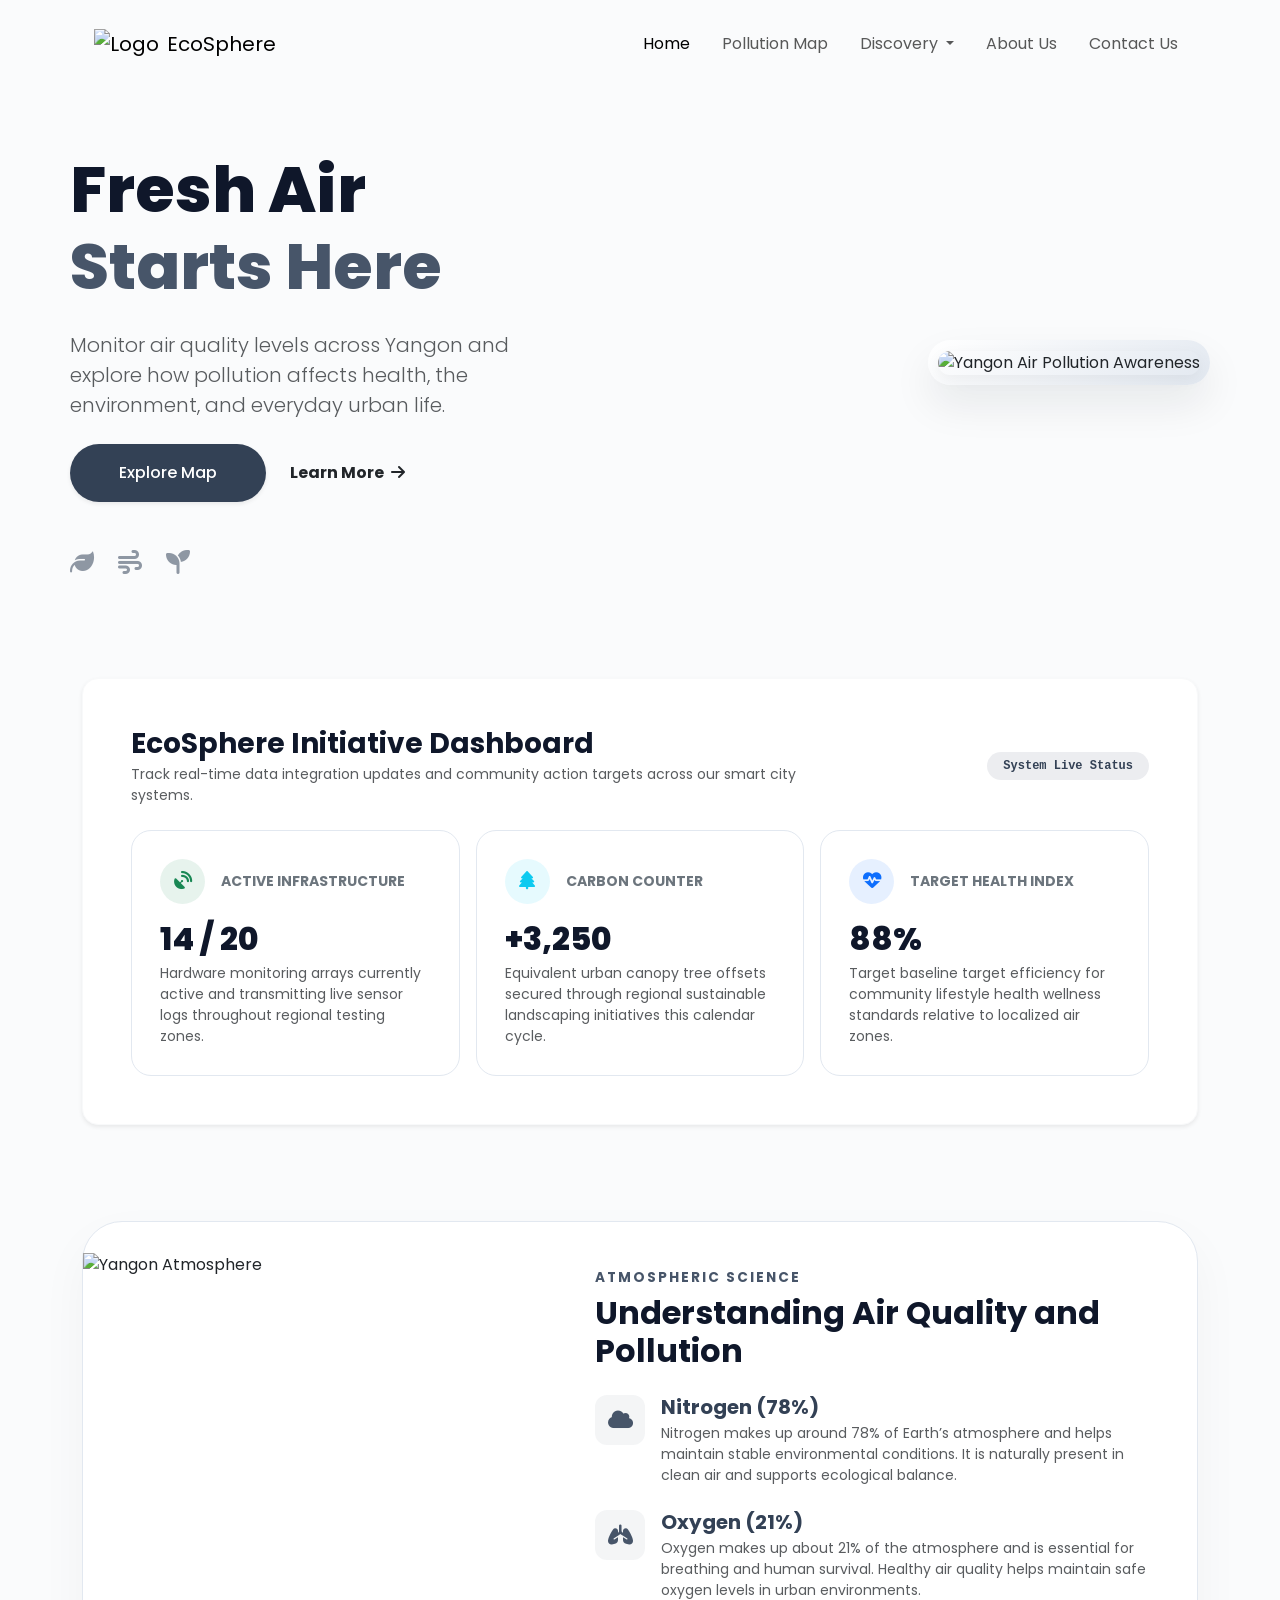
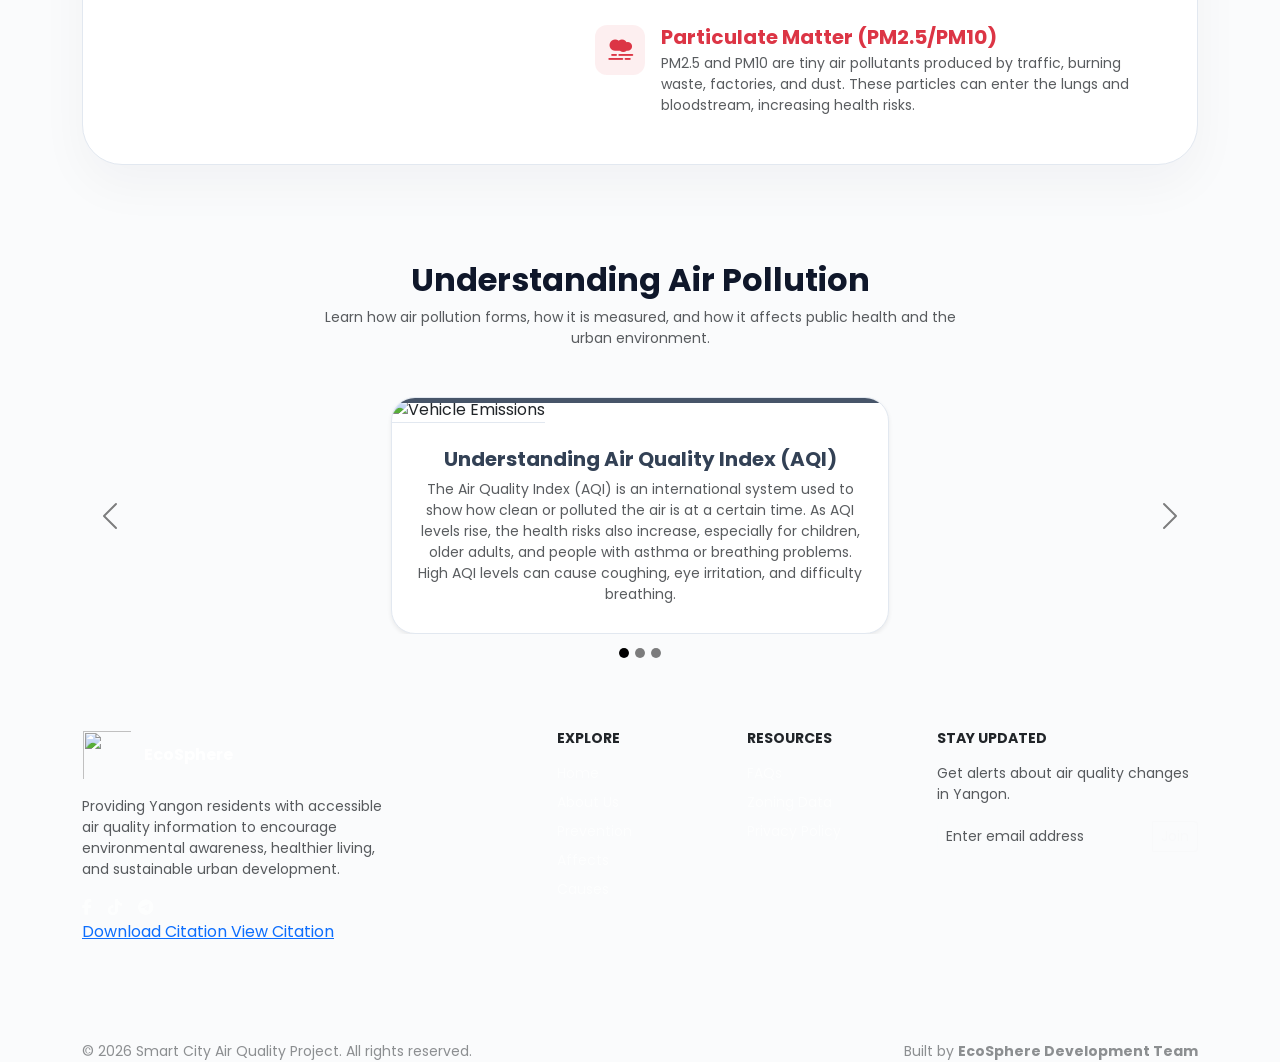
==== index.html @ 22754248 "Add initial index.html for EcoSphere project" ====
<!doctype html>
<html lang="en">
<head>
    <meta charset="utf-8">
    <meta name="viewport" content="width=device-width, initial-scale=1">
    <title>Smart City Yangon</title>
    <link href="https://cdn.jsdelivr.net/npm/bootstrap@5.3.3/dist/css/bootstrap.min.css" rel="stylesheet">
    <link href="https://fonts.googleapis.com/css2?family=Poppins:wght@300;400;500;600;700;800&display=swap" rel="stylesheet">
    <link rel="stylesheet" href="https://cdnjs.cloudflare.com/ajax/libs/font-awesome/6.5.1/css/all.min.css">
    <link rel="stylesheet" href="https://cdn.jsdelivr.net/npm/bootstrap-icons@1.11.0/font/bootstrap-icons.css">
    <link rel="stylesheet" href="style.css">
    <link rel="shortcut icon" href="media/logo.jpg" type="image/x-icon">

    <style>
        /* --- HIGH END CUSTOM STYLE SHEET UPGRADES --- */
        :root {
            --primary-blue-grey: #475569;
            --dark-blue-grey: #334155;
            --dark-blue: #0f172a;
            --soft-bg: #f8fafc;
            --border-color: #e2e8f0;
        }

        body {
            background-color: #fafbfc;
            font-family: 'Poppins', sans-serif;
            overflow-x: hidden;
        }

        /* Hero Split Area Touchups */
        .hero-split {
            padding: 5rem 0;
        }

        .btn-dark-green {
            background: var(--dark-blue-grey);
            color: white;
            font-weight: 500;
            transition: all 0.3s ease;
            border: 1px solid transparent;
        }

        .btn-dark-green:hover {
            background: var(--dark-blue);
            color: white;
            transform: translateY(-2px);
            box-shadow: 0 10px 20px rgba(51, 65, 85, 0.15);
        }

        .hero-image-wrapper {
            position: relative;
            display: inline-block;
            border-radius: 2rem;
            padding: 10px;
            background: linear-gradient(145deg, #ffffff, #e2e8f0);
            box-shadow: 0 20px 40px rgba(15, 23, 42, 0.08);
        }

        .hero-image-wrapper img.thiri {
            border-radius: 1.5rem;
            box-shadow: 0 5px 15px rgba(0,0,0,0.05);
            transition: transform 0.5s ease;
        }

        .hero-image-wrapper:hover img.thiri {
            transform: scale(1.02);
        }

        /* Impact Milestone Tracker Card Styles */
        .impact-milestone-card {
            background: #ffffff;
            border: 1px solid var(--border-color);
            border-radius: 1.25rem;
            padding: 1.75rem;
            transition: all 0.3s cubic-bezier(0.4, 0, 0.2, 1);
        }

        .impact-milestone-card:hover {
            transform: translateY(-5px);
            box-shadow: 0 15px 30px rgba(15, 23, 42, 0.06);
            border-color: var(--primary-blue-grey);
        }

        .milestone-icon-circle {
            width: 45px;
            height: 45px;
            border-radius: 50%;
            display: flex;
            align-items: center;
            justify-content: center;
            font-size: 1.15rem;
        }

        /* Atmospheric Science Layout Touchups */
        .science-card-wrapper {
            border-radius: 2.5rem !important;
            box-shadow: 0 20px 50px rgba(15, 23, 42, 0.04) !important;
            border: 1px solid var(--border-color);
            background: #ffffff;
        }

        .science-icon-box {
            width: 50px;
            height: 50px;
            background: rgba(71, 85, 105, 0.06);
            color: var(--primary-blue-grey);
            border-radius: 12px;
            display: flex;
            align-items: center;
            justify-content: center;
            transition: all 0.3s ease;
        }

        .science-row-item:hover .science-icon-box {
            background: var(--primary-blue-grey);
            color: #ffffff;
            transform: translateY(-2px);
        }

        /* Premium Carousel Cards styling */
        .inspo-card {
            background: #ffffff;
            border: 1px solid var(--border-color) !important;
            border-radius: 1.5rem !important;
            overflow: hidden;
            transition: all 0.3s cubic-bezier(0.4, 0, 0.2, 1);
            position: relative;
        }

        .inspo-card::before {
            content: '';
            position: absolute;
            top: 0;
            left: 0;
            width: 100%;
            height: 5px;
            background: var(--primary-blue-grey);
        }

        .inspo-card:hover {
            transform: translateY(-8px);
            box-shadow: 0 25px 50px rgba(15, 23, 42, 0.08) !important;
        }

        .inspo-card .card-img-top {
            height: 240px;
            object-fit: cover;
            border-bottom: 1px solid var(--border-color);
        }

        .carousel-indicators [data-bs-target] {
            width: 10px;
            height: 10px;
            border-radius: 50%;
            background-color: var(--primary-blue-grey);
        }
    </style>
</head>

<body>

<div class="container mt-3 nav-wrapper">
    <nav class="navbar navbar-expand-lg custom-nav">
        <div class="container-fluid">

            <a class="navbar-brand d-flex align-items-center gap-2" href="index.html">
                <img src="media/logo.jpg" class="rounded-logo" alt="Logo">
                <span class="brand-name">EcoSphere</span>
            </a>

            <button class="navbar-toggler border-0 shadow-none"
                    type="button"
                    data-bs-toggle="offcanvas"
                    data-bs-target="#mobileMenu">
                <span class="navbar-toggler-icon"></span>
            </button>

            <div class="collapse navbar-collapse" id="desktopMenu">
                <ul class="navbar-nav ms-auto align-items-center gap-3">

                    <li class="nav-item">
                        <a class="nav-link active" href="index.html">Home</a>
                    </li>

                    <li class="nav-item">
                        <a class="nav-link" href="map.html">Pollution Map</a>
                    </li>

                    <li class="nav-item dropdown">
                        <a class="nav-link dropdown-toggle"
                           href="#"
                           role="button"
                           data-bs-toggle="dropdown">
                             Discovery
                        </a>

                        <ul class="dropdown-menu">
                            <li><a class="dropdown-item" href="causes.html">Causes</a></li>
                            <li><a class="dropdown-item" href="prevention.html">Prevention</a></li>
                            <li><a class="dropdown-item" href="affects.html">Affects</a></li>
                        </ul>
                    </li>

                    <li class="nav-item">
                        <a class="nav-link" href="about.html">About Us</a>
                    </li>

                    <li class="nav-item">
                        <a class="nav-link" href="contact.html">Contact Us</a>
                    </li>

                </ul>
            </div>
        </div>
    </nav>
</div>

<div class="offcanvas offcanvas-end"
     data-bs-scroll="true"
     tabindex="-1"
     id="mobileMenu"
     aria-labelledby="mobileMenuLabel">

    <div class="offcanvas-header">

        <div class="d-flex align-items-center gap-2">

            <img src="media/logo.jpg"
                 class="rounded-logo"
                 style="width:42px;height:42px;"
                 alt="Logo">

            <h5 class="offcanvas-title text-white mb-0"
                id="mobileMenuLabel">

                EcoSphere

            </h5>

        </div>

        <button type="button"
                class="btn-close btn-close-white shadow-none"
                data-bs-dismiss="offcanvas"
                aria-label="Close">
        </button>

    </div>

    <div class="offcanvas-body">

        <ul class="navbar-nav gap-2">

            <li class="nav-item">
                <a class="nav-link" href="index.html">
                    Home
                </a>
            </li>

            <li class="nav-item">
                <a class="nav-link" href="map.html">
                    Pollution Map
                </a>
            </li>

            <li class="nav-item dropdown">

                <a class="nav-link dropdown-toggle"
                   href="#"
                   role="button"
                   data-bs-toggle="dropdown"
                   data-bs-display="static"
                   aria-expanded="false">

                    Discovery

                </a>

                <ul class="dropdown-menu border-0 bg-transparent">

                    <li>
                        <a class="dropdown-item text-white-50"
                           href="causes.html">

                            Causes

                        </a>
                    </li>

                    <li>
                        <a class="dropdown-item text-white-50"
                           href="prevention.html">

                            Prevention

                        </a>
                    </li>

                    <li>
                        <a class="dropdown-item text-white-50"
                           href="affects.html">

                            Affects

                        </a>
                    </li>

                </ul>

            </li>

            <li class="nav-item">
                <a class="nav-link" href="about.html">
                    About Us
                </a>
            </li>

            <li class="nav-item">
                <a class="nav-link" href="contact.html">
                    Contact Us
                </a>
            </li>

        </ul>

    </div>

</div>
 
<section class="container hero-split fade-in-up">

<div class="row align-items-center gy-5">

<div class="col-lg-5 hero-content-area text-center text-lg-start">

<h1 class="display-3 fw-extrabold tracking-tight mb-3" style="color: var(--dark-blue); font-weight: 800;">Fresh Air <br><span style="color: var(--primary-blue-grey);">Starts Here</span></h1>

<p class="lead text-muted my-4">

Monitor air quality levels across Yangon and explore how pollution affects health, the environment, and everyday urban life.

</p>

<div class="d-flex align-items-center justify-content-center justify-content-lg-start gap-3">

<a href="map.html" class="btn btn-dark-green rounded-pill px-5 py-3 shadow-sm">Explore Map</a>

<a href="causes.html" class="text-decoration-none fw-bold text-dark ms-2 link-secondary transition-all">

Learn More <i class="fa-solid fa-arrow-right ms-1"></i>

</a>

</div>


<div class="hero-icons mt-5 d-flex justify-content-center justify-content-lg-start gap-4 fs-4" style="color: var(--primary-blue-grey); opacity: 0.6;">

<i class="fa-solid fa-leaf"></i>

<i class="fa-solid fa-wind"></i>

<i class="fa-solid fa-seedling"></i>

</div>

</div>



<div class="col-lg-7 text-center text-lg-end">

<div class="hero-image-wrapper">

<img src="https://i.pinimg.com/1200x/40/6d/18/406d18f065f98b0c9bb3a1fd49a141c7.jpg" class="img-fluid thiri" alt="Yangon Air Pollution Awareness">

</div>

</div>

</div>

</section>


<section id="project-impact-tracker" class="container py-4 mb-4">
    <div class="p-4 p-md-5 bg-white border border-light shadow-sm rounded-4">
        <div class="row align-items-center mb-4">
            <div class="col-md-8">
                <h3 class="fw-bold mb-1" style="color: var(--dark-blue);">EcoSphere Initiative Dashboard</h3>
                <p class="text-muted small mb-0">Track real-time data integration updates and community action targets across our smart city systems.</p>
            </div>
            <div class="col-md-4 text-md-end mt-2 mt-md-0">
                <span class="badge px-3 py-2 rounded-pill font-monospace" style="background: rgba(71,85,105,0.1); color: var(--dark-blue-grey);">System Live Status</span>
            </div>
        </div>
        
        <div class="row g-3">
            <div class="col-md-4">
                <div class="impact-milestone-card h-100">
                    <div class="d-flex align-items-center gap-3 mb-3">
                        <div class="milestone-icon-circle bg-success bg-opacity-10 text-success">
                            <i class="fa-solid fa-satellite-dish"></i>
                        </div>
                        <span class="small fw-bold text-uppercase text-secondary tracking-wider">Active Infrastructure</span>
                    </div>
                    <h2 class="fw-extrabold mb-1" style="color: var(--dark-blue); font-weight: 800;">14 / 20</h2>
                    <p class="small text-muted mb-0">Hardware monitoring arrays currently active and transmitting live sensor logs throughout regional testing zones.</p>
                </div>
            </div>
            <div class="col-md-4">
                <div class="impact-milestone-card h-100">
                    <div class="d-flex align-items-center gap-3 mb-3">
                        <div class="milestone-icon-circle bg-info bg-opacity-10 text-info">
                            <i class="fa-solid fa-tree"></i>
                        </div>
                        <span class="small fw-bold text-uppercase text-secondary tracking-wider">Carbon Counter</span>
                    </div>
                    <h2 class="fw-extrabold mb-1" style="color: var(--dark-blue); font-weight: 800;">+3,250</h2>
                    <p class="small text-muted mb-0">Equivalent urban canopy tree offsets secured through regional sustainable landscaping initiatives this calendar cycle.</p>
                </div>
            </div>
            <div class="col-md-4">
                <div class="impact-milestone-card h-100">
                    <div class="d-flex align-items-center gap-3 mb-3">
                        <div class="milestone-icon-circle bg-primary bg-opacity-10 text-primary">
                            <i class="fa-solid fa-heart-pulse"></i>
                        </div>
                        <span class="small fw-bold text-uppercase text-secondary tracking-wider">Target Health Index</span>
                    </div>
                    <h2 class="fw-extrabold mb-1" style="color: var(--dark-blue); font-weight: 800;">88%</h2>
                    <p class="small text-muted mb-0">Target baseline target efficiency for community lifestyle health wellness standards relative to localized air zones.</p>
                </div>
            </div>
        </div>
    </div>
</section>


<section id="composition" class="container py-5">

<div class="row align-items-center bg-white g-0 science-card-wrapper">

<div class="col-lg-5">

<img src="https://i.pinimg.com/736x/9d/23/55/9d2355f729221bd4317bb6b4ae7e2ec8.jpg" class="img-fluid h-100" style="object-fit: cover; min-height: 480px; display: block;" alt="Yangon Atmosphere">

</div>


<div class="col-lg-7 p-4 p-md-5">

<h6 class="text-uppercase tracking-widest fw-bold mb-2" style="color: var(--primary-blue-grey); letter-spacing: 2px; font-size: 0.85rem;">Atmospheric Science</h6>

<h2 class="fw-bold mb-4" style="color: var(--dark-blue);">Understanding Air Quality and Pollution</h2>


<div class="d-flex mb-4 science-row-item">

<div class="me-3">
    <div class="science-icon-box">
        <i class="fa-solid fa-cloud fs-5"></i>
    </div>
</div>

<div>

<h5 class="fw-bold mb-1" style="color: var(--dark-blue-grey)">Nitrogen (78%)</h5>

<p class="small text-muted mb-0">Nitrogen makes up around 78% of Earth’s atmosphere and helps maintain stable environmental conditions. It is naturally present in clean air and supports ecological balance.</p>

</div>

</div>



<div class="d-flex mb-4 science-row-item">

<div class="me-3">
    <div class="science-icon-box">
        <i class="fa-solid fa-lungs fs-5"></i>
    </div>
</div>

<div>

<h5 class="fw-bold mb-1" style="color: var(--dark-blue-grey)">Oxygen (21%)</h5>

<p class="small text-muted mb-0">Oxygen makes up about 21% of the atmosphere and is essential for breathing and human survival. Healthy air quality helps maintain safe oxygen levels in urban environments.</p>

</div>

</div>



<div class="d-flex science-row-item">

<div class="me-3">
    <div class="science-icon-box" style="background: rgba(220, 53, 69, 0.08); color: #dc3545;">
        <i class="fa-solid fa-smog fs-5"></i>
    </div>
</div>

<div>

<h5 class="fw-bold mb-1 text-danger">Particulate Matter (PM2.5/PM10)</h5>

<p class="small text-muted mb-0">PM2.5 and PM10 are tiny air pollutants produced by traffic, burning waste, factories, and dust. These particles can enter the lungs and bloodstream, increasing health risks.</p>

</div>

</div>

</div>

</div>

</section>



<section id="cards" class="container py-5 mb-4">

<div class="text-center mx-auto mb-5" style="max-width: 650px;">

<h2 class="fw-bold mb-2" style="color: var(--dark-blue);">Understanding Air Pollution</h2>

<p class="text-muted small">Learn how air pollution forms, how it is measured, and how it affects public health and the urban environment.</p>

</div>



<div id="causesCarousel" class="carousel slide carousel-dark" data-bs-ride="carousel">

<div class="carousel-indicators" style="bottom: -50px;">

<button type="button" data-bs-target="#causesCarousel" data-bs-slide-to="0" class="active"></button>

<button type="button" data-bs-target="#causesCarousel" data-bs-slide-to="1"></button>

<button type="button" data-bs-target="#causesCarousel" data-bs-slide-to="2"></button>

</div>



<div class="carousel-inner px-md-5">

<div class="carousel-item active">

<div class="row justify-content-center">

<div class="col-md-9 col-lg-7 col-xl-6">

<div class="inspo-card shadow-sm border-0">

<img src="media/cars.jpg" class="card-img-top" alt="Vehicle Emissions">

<div class="p-4 text-center">

<h5 class="fw-bold mb-2" style="color: var(--dark-blue-grey);">Understanding Air Quality Index (AQI)</h5>

<p class="small text-muted mb-1">The Air Quality Index (AQI) is an international system used to show how clean or polluted the air is at a certain time. As AQI levels rise, the health risks also increase, especially for children, older adults, and people with asthma or breathing problems. High AQI levels can cause coughing, eye irritation, and difficulty breathing.</p>

</div>

</div>

</div>

</div>

</div>



<div class="carousel-item">

<div class="row justify-content-center">

<div class="col-md-9 col-lg-7 col-xl-6">

<div class="inspo-card shadow-sm border-0">

<img src="media/yangon air pollution.jpg" class="card-img-top" alt="Industrial Smoke">

<div class="p-4 text-center">

<h5 class="fw-bold mb-2" style="color: var(--dark-blue-grey);">Sources of Urban Air Pollution</h5>

<p class="small text-muted mb-1">In Yangon, air pollution mainly comes from vehicle exhaust, factory emissions, construction dust, diesel generators, and open waste burning. These activities release harmful pollutants such as PM2.5 and toxic gases into the atmosphere, lowering air quality and creating haze across urban areas.</p>


</div>

</div>

</div>

</div>

</div>



<div class="carousel-item">

<div class="row justify-content-center">

<div class="col-md-9 col-lg-7 col-xl-6">

<div class="inspo-card shadow-sm border-0">

<img src="https://i.pinimg.com/1200x/19/f7/8b/19f78b2d3ed5fb61cfef867ca68b7f8b.jpg" class="card-img-top" alt="Health Impact">

<div class="p-4 text-center">

<h5 class="fw-bold mb-2" style="color: var(--dark-blue-grey);">How we breathe the Air</h5>

<p class="small text-muted mb-1">Tiny pollutants such as PM2.5 are small enough to enter deep into the lungs and even the bloodstream when people breathe polluted air. Long-term exposure can damage the respiratory system and increase the risk of asthma, lung infections, heart disease, and other serious health conditions.</p>

</div>

</div>

</div>

</div>

</div>

</div>



<button class="carousel-control-prev" type="button" data-bs-target="#causesCarousel" data-bs-slide="prev" style="width: 5%;">

<span class="carousel-control-prev-icon" aria-hidden="true"></span>

</button>

<button class="carousel-control-next" type="button" data-bs-target="#causesCarousel" data-bs-slide="next" style="width: 5%;">

<span class="carousel-control-next-icon" aria-hidden="true"></span>

</button>

</div>

</section>



<footer id="footer" class="custom-footer mt-5">

<div class="container">

<div class="row gy-4">

<div class="col-lg-4 col-md-12 text-center text-lg-start">

<a class="navbar-brand d-block mb-3" href="index.html">

<img src="media/logo.jpg" class="rounded-logo border border-light border-opacity-25" style="width: 50px; height: 50px;">

<span class="ms-2 fw-bold text-white">EcoSphere</span>

</a>

<p class="small opacity-75 pe-lg-5">

Providing Yangon residents with accessible air quality information to encourage environmental awareness, healthier living, and sustainable urban development.

</p>

<div class="footer-socials d-flex gap-3 justify-content-center justify-content-lg-start mt-3">
<a href="https://www.facebook.com/share/181xZYCWML/?mibextid=wwXIfr" class="text-white opacity-75">
<i class="fa-brands fa-facebook-f"></i>
</a>

<a href="https://www.tiktok.com/@greenwaveprojectpbl?_r=1&_t=ZS-96brNTNGCgf" class="text-white opacity-75">
<i class="fa-brands fa-tiktok"></i>
</a>

<a href="https://web.telegram.org/k/" class="text-white opacity-75">
<i class="fa-brands fa-telegram"></i>
</a>
</div>

</div>



<div class="col-6 col-lg-2 offset-lg-1">

<h6 class="fw-bold mb-3 text-uppercase small">Explore</h6>

<ul class="list-unstyled small opacity-75">

<li class="mb-2"><a href="index.html" class="text-decoration-none text-white">Home</a></li>

<li class="mb-2"><a href="about.html" class="text-decoration-none text-white">About Us</a></li>

<li class="mb-2"><a href="prevention.html" class="text-decoration-none text-white">Prevention</a></li>

<li class="mb-2"><a href="affects.html" class="text-decoration-none text-white">Affects</a></li>

<li class="mb-2"><a href="causes.html" class="text-decoration-none text-white">Causes</a></li>

</ul>

</div>



<div class="col-6 col-lg-2">

<h6 class="fw-bold mb-3 text-uppercase small">Resources</h6>

<ul class="list-unstyled small opacity-75">

<li class="mb-2"><a href="faqs.html" class="text-decoration-none text-white">FAQs</a></li>

<li class="mb-2"><a href="map.html" class="text-decoration-none text-white">Zoning Data</a></li>

<li class="mb-2"><a href="privacy.html" class="text-decoration-none text-white">Privacy Policy</a></li>

</ul>

</div>



<div class="col-lg-3 col-md-12">

<h6 class="fw-bold mb-3 text-uppercase small">Stay Updated</h6>

<p class="small opacity-75">Get alerts about air quality changes in Yangon.</p>


<form action="contact.html" method="GET">

<div class="input-group mb-3">

<input type="email"

name="userEmail"

class="form-control form-control-sm bg-transparent border-light border-opacity-25 text-white"

placeholder="Enter email address"

required>

<button class="btn btn-outline-light btn-sm" type="submit">Join</button>

</div>

</form>

</div>

</div>


<div class="citation-container">
    <a href="media/Document 1.docx" download class="btn-citation download-btn">
        Download Citation
    </a>
    
    <a href="https://edusn-my.sharepoint.com/:w:/g/personal/thirihaymann_edusnschool_co_uk/IQCx-lve096ISLrrx7c4MkwNATe3js4er93nj6ka3yqateQ?e=VedTvq" target="_blank" class="btn-citation view-btn">
        View Citation
    </a>
</div>



<hr class="my-5 border-light border-opacity-10">



<div class="row align-items-center">

<div class="col-md-6 text-center text-md-start">

<p class="small mb-0 opacity-50">© 2026 Smart City Air Quality Project. All rights reserved.</p>

</div>

<div class="col-md-6 text-center text-md-end">

<p class="small mb-0 opacity-50">Built by <span class="fw-bold">EcoSphere Development Team</span></p>

</div>

</div>

</div>

</footer>

<script src="https://cdn.jsdelivr.net/npm/bootstrap@5.3.3/dist/js/bootstrap.bundle.min.js"></script>

</body>
</html>
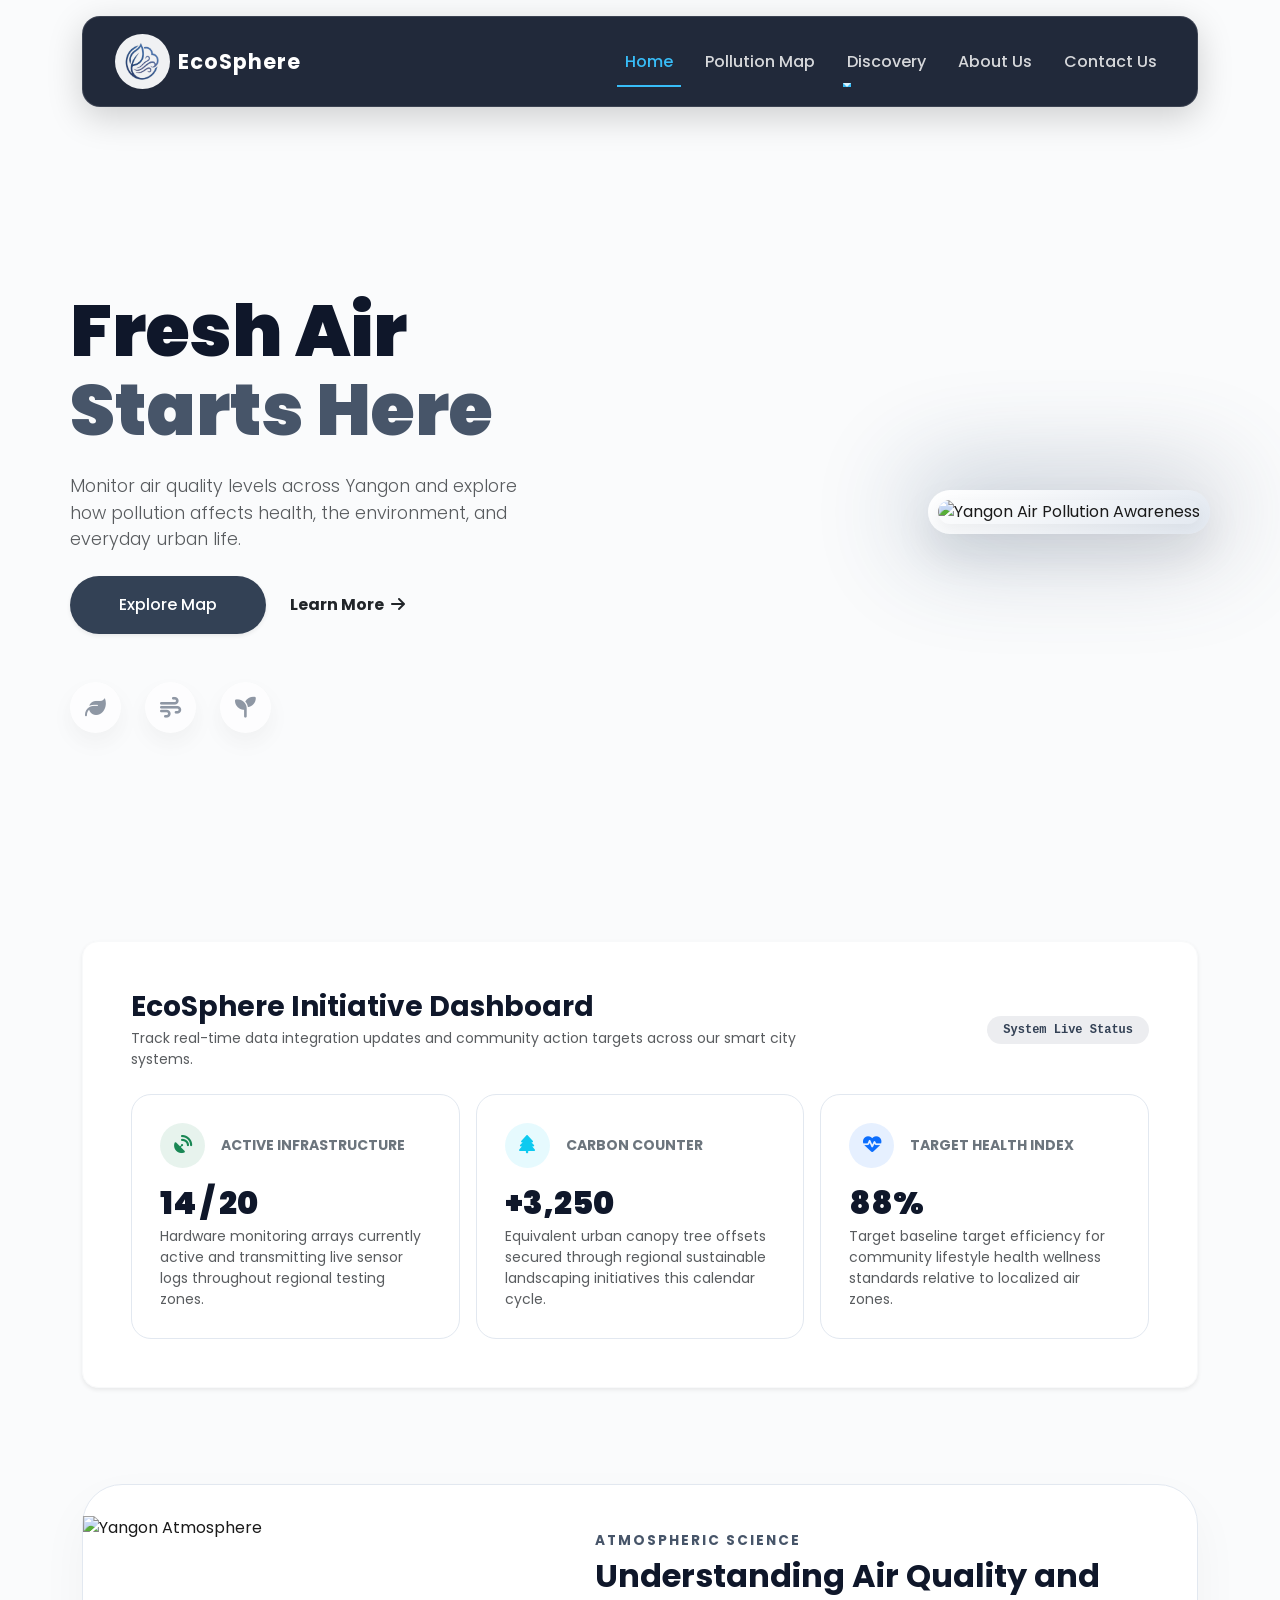
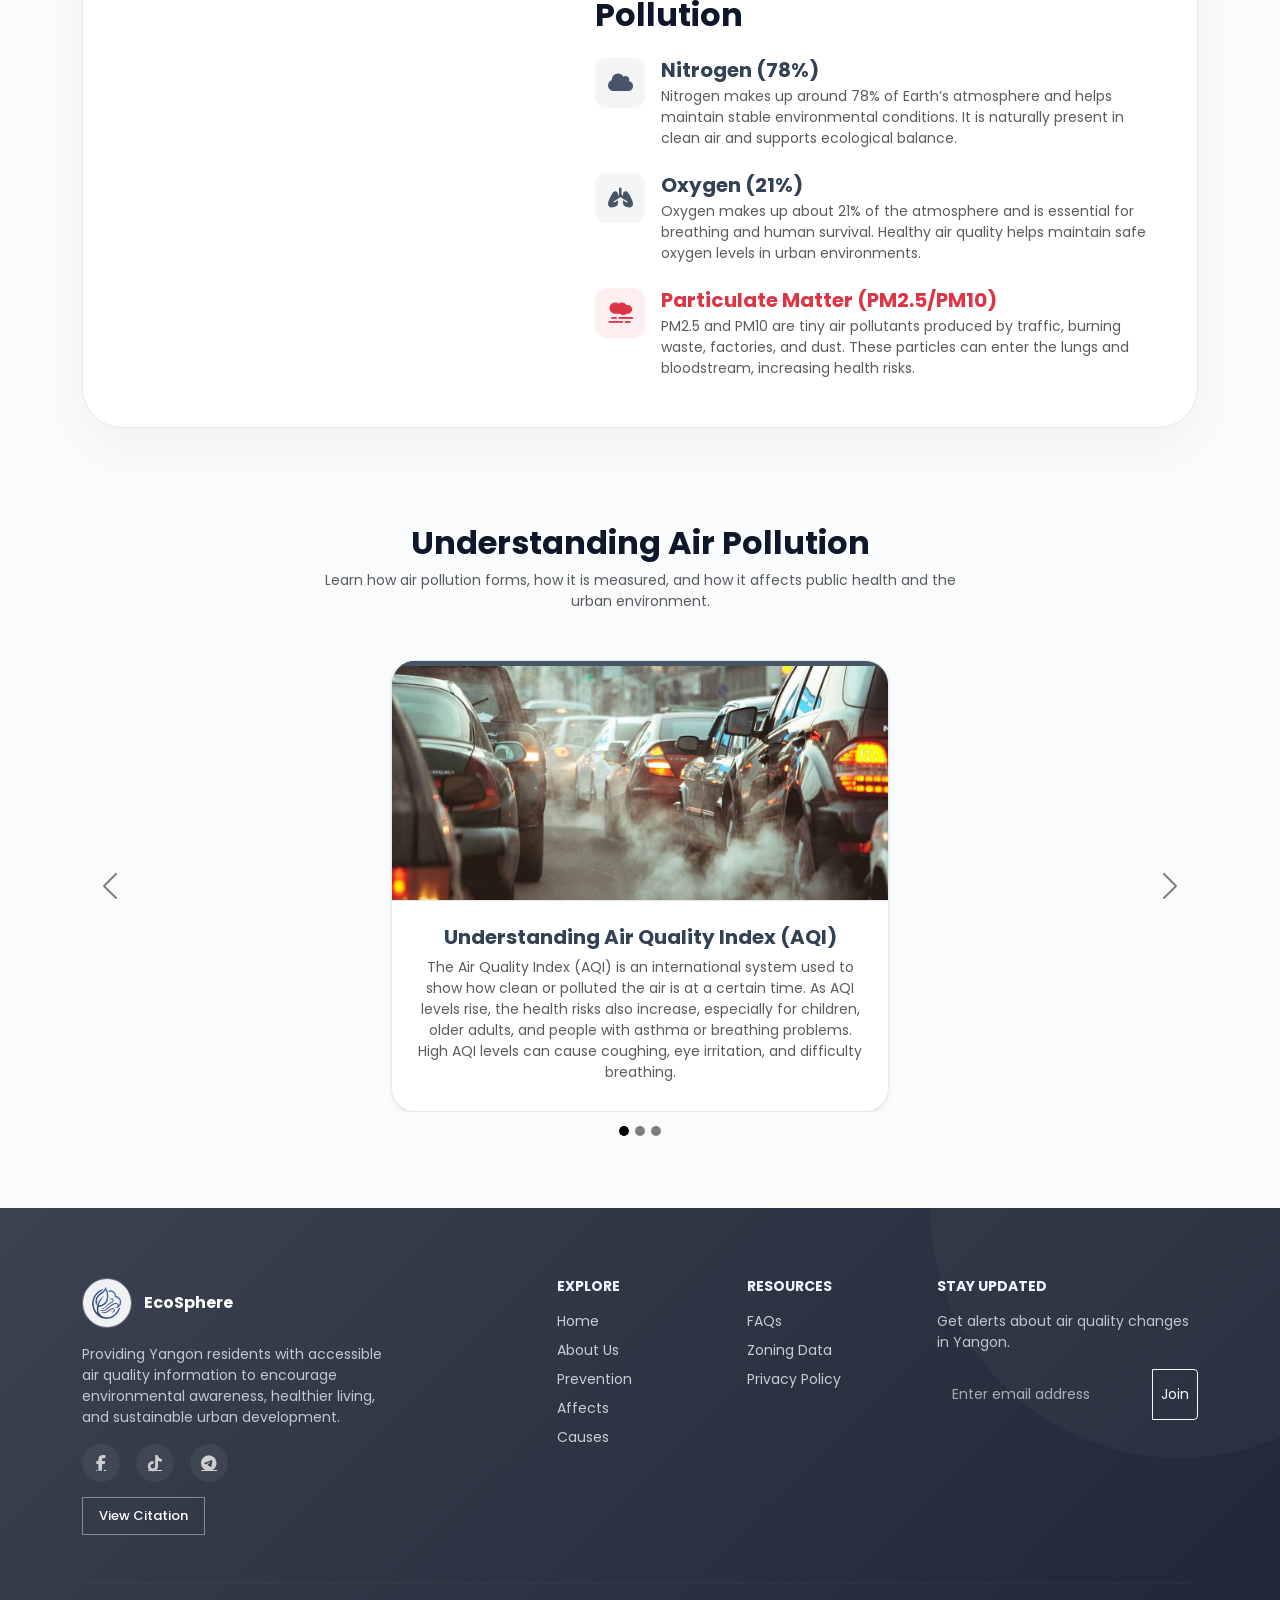
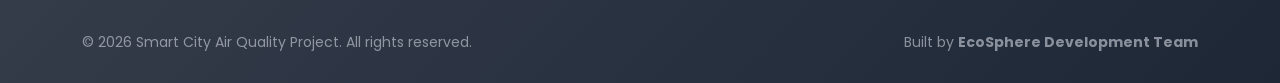
==== commit 94e00253: "Update index.html" ====
--- a/index.html
+++ b/index.html
@@ -3,7 +3,7 @@
 <head>
     <meta charset="utf-8">
     <meta name="viewport" content="width=device-width, initial-scale=1">
-    <title>Smart City Yangon</title>
+    <title>Home | EcoSphere</title>
     <link href="https://cdn.jsdelivr.net/npm/bootstrap@5.3.3/dist/css/bootstrap.min.css" rel="stylesheet">
     <link href="https://fonts.googleapis.com/css2?family=Poppins:wght@300;400;500;600;700;800&display=swap" rel="stylesheet">
     <link rel="stylesheet" href="https://cdnjs.cloudflare.com/ajax/libs/font-awesome/6.5.1/css/all.min.css">
@@ -767,11 +767,9 @@
 
 
 <div class="citation-container">
-    <a href="media/Document 1.docx" download class="btn-citation download-btn">
-        Download Citation
-    </a>
+
     
-    <a href="https://edusn-my.sharepoint.com/:w:/g/personal/thirihaymann_edusnschool_co_uk/IQCx-lve096ISLrrx7c4MkwNATe3js4er93nj6ka3yqateQ?e=VedTvq" target="_blank" class="btn-citation view-btn">
+    <a href="citation.html" target="_blank" class="btn-citation view-btn">
         View Citation
     </a>
 </div>
--- a/style.css
+++ b/style.css
@@ -0,0 +1,1383 @@
+*{
+    margin:0;
+    padding:0;
+    box-sizing:border-box;
+}
+
+html{
+    scroll-behavior:smooth;
+}
+
+body{
+    background:
+    radial-gradient(circle at top right, rgba(82,120,255,0.12), transparent 30%),
+    radial-gradient(circle at bottom left, rgba(77,255,160,0.08), transparent 30%),
+    #dfe9f3;
+
+    font-family:'Poppins',sans-serif;
+    color:#1A1A1A;
+    overflow-x:hidden;
+    position:relative;
+}
+
+body::before{
+    content:'';
+    position:fixed;
+    inset:0;
+    background:url('https://www.transparenttextures.com/patterns/foggy-birds.png');
+    opacity:0.12;
+    pointer-events:none;
+    z-index:-1;
+}
+
+section{
+    padding:80px 0;
+}
+
+
+.rounded-logo{
+    width:60px;
+    height:60px;
+    border-radius:50%;
+    object-fit:cover;
+}
+
+.custom-nav{
+    background:rgba(42,48,60,0.78);
+    backdrop-filter:blur(18px);
+    border-radius:20px;
+    padding:12px 24px;
+    border:1px solid rgba(255,255,255,0.08);
+
+    position:sticky;
+    top:15px;
+    z-index:999;
+
+    box-shadow:0 10px 40px rgba(0,0,0,0.12);
+}
+
+.custom-nav .nav-link{
+    color:#f1f5ff;
+    font-weight:500;
+    transition:0.3s;
+}
+
+.custom-nav .nav-link:hover{
+    color:#9cc9ff;
+}
+
+.custom-nav .nav-link.active{
+    color:white;
+}
+
+.navbar-toggler{
+    background:white;
+    border-radius:10px;
+    padding:8px 12px;
+}
+
+.offcanvas{
+    background:#232b36;
+    color:white;
+}
+
+.dropdown-menu{
+    background:rgba(6, 7, 49, 0.685);
+    border:none;
+    border-radius:18px;
+    padding:10px;
+    box-shadow:0 15px 40px rgb(3, 18, 49);
+}
+
+.dropdown-item{
+    border-radius:12px;
+    padding:10px 15px;
+    transition:0.3s;
+}
+
+.dropdown-item:hover{
+    background:darkblue;
+}
+
+
+.hero-split{
+    min-height:90vh;
+    display:flex;
+    align-items:center;
+}
+
+.hero-content-area h1{
+    font-size:4.5rem;
+    line-height:1.1;
+    color:#1d2736;
+}
+
+.hero-content-area .lead{
+    font-size:1.1rem;
+}
+
+.hero-image-wrapper{
+    position:relative;
+}
+
+.hero-image-wrapper::before{
+    content:'';
+    position:absolute;
+    inset:-20px;
+    background:linear-gradient(135deg,#0d3664,#5B5E73);
+    border-radius:40px;
+    filter:blur(50px);
+    opacity:0.25;
+    z-index:-1;
+}
+
+.thiri{
+    border-radius:35px;
+    box-shadow:0 25px 60px rgba(0,0,0,0.18);
+    transition:0.5s ease;
+}
+
+.thiri:hover{
+    transform:translateY(-8px) scale(1.02);
+}
+
+.hero-icons i{
+    background:white;
+    padding:15px;
+    border-radius:50%;
+    font-size:1.3rem;
+    box-shadow:0 10px 25px rgba(0,0,0,0.08);
+    transition:0.3s;
+}
+
+.hero-icons i:hover{
+    transform:translateY(-8px);
+    color:#0d3664;
+}
+
+
+.btn-dark-green,
+.btn-green{
+    background:linear-gradient(135deg,#0d3664,#1759a3);
+    color:white;
+    border:none;
+    border-radius:50px;
+    padding:13px 35px;
+    font-weight:600;
+    transition:0.3s;
+}
+
+.btn-dark-green:hover,
+.btn-green:hover{
+    transform:translateY(-4px);
+    box-shadow:0 12px 25px rgba(13,54,100,0.3);
+    color:white;
+}
+
+
+.inspo-card,
+.aesthetic-card,
+.custom-card,
+.measure-card{
+    background:rgba(255,255,255,0.78);
+    backdrop-filter:blur(15px);
+    border-radius:30px;
+    overflow:hidden;
+    transition:0.4s ease;
+    height:100%;
+    border:1px solid rgba(255,255,255,0.2);
+}
+
+.inspo-card:hover,
+.aesthetic-card:hover,
+.custom-card:hover,
+.measure-card:hover{
+    transform:translateY(-10px);
+    box-shadow:0 20px 50px rgba(0,0,0,0.12);
+}
+
+.inspo-card img,
+.card-img-top,
+.measure-card img{
+    width:100%;
+    height:260px;
+    object-fit:cover;
+}
+
+
+.card-img-container{
+    overflow:hidden;
+    height:240px;
+    position:relative;
+}
+
+.card-img-container img{
+    width:100%;
+    height:100%;
+    object-fit:cover;
+    transition:0.5s;
+}
+
+.card-hover-effect:hover img{
+    transform:scale(1.08);
+}
+
+.card-badge{
+    position:absolute;
+    top:15px;
+    left:15px;
+    background:#0d3664;
+    color:white;
+    padding:7px 16px;
+    border-radius:50px;
+    font-size:0.8rem;
+}
+
+.theme-card-featured{
+    background:linear-gradient(135deg,#3f4655,#0d3664);
+    color:white;
+    border-radius:35px;
+}
+
+.feature-icon-box{
+    width:90px;
+    height:90px;
+    border-radius:50%;
+    background:rgba(255,255,255,0.1);
+    display:flex;
+    align-items:center;
+    justify-content:center;
+    backdrop-filter:blur(10px);
+}
+
+
+.team-section{
+
+    background-size:cover;
+    background-position:center;
+    border-radius:40px;
+    margin:40px;
+}
+
+.team-split-wrapper{
+    display:grid;
+    grid-template-columns:1fr 1fr;
+    gap:30px;
+}
+
+.team-pair{
+    padding:40px 20px;
+    border-radius:35px;
+}
+
+.pair-grey{
+    background:rgba(255,255,255,0.08);
+}
+
+.pair-blue{
+    background:rgba(13,54,100,0.35);
+}
+
+.team-member{
+    transition:0.3s;
+}
+
+.team-member:hover{
+    transform:translateY(-10px);
+}
+
+
+
+.member-img{
+    width:180px;
+    height:180px;
+    border-radius:50%;
+    object-fit:cover;
+    margin-bottom:20px;
+    border:5px solid rgba(255,255,255,0.2);
+    box-shadow:0 15px 30px rgba(0,0,0,0.25);
+}
+
+
+.hero{
+    text-align:center;
+    padding:130px 20px;
+    background-size:cover;
+    background-position:center;
+    color:rgb(0, 0, 0);
+}
+
+.hero h1{
+    font-size:4rem;
+    font-weight:700;
+}
+
+.contact-box{
+    margin-top:-90px;
+}
+
+.contact-box .container{
+    background:rgba(255,255,255,0.85);
+    backdrop-filter:blur(18px);
+    padding:50px;
+    border-radius:40px;
+    box-shadow:0 20px 50px rgba(0,0,0,0.1);
+}
+
+.form-control{
+    border:none;
+    border-radius:18px;
+    padding:15px;
+    background:#f5f7fb;
+}
+
+.form-control:focus{
+    box-shadow:0 0 0 3px rgba(13,54,100,0.12);
+}
+
+.newsletter,
+.info-card{
+    background:#1f2734;
+    color:white;
+    border-radius:30px;
+    padding:30px;
+    height:100%;
+}
+
+
+.modal-content{
+    border:none;
+    backdrop-filter:blur(15px);
+    background:rgba(255,255,255,0.9);
+}
+
+
+.custom-footer{
+    background:linear-gradient(135deg,#3b4250,#1d2736);
+    color:#f1f5ff;
+    padding:70px 0 30px;
+    position:relative;
+    overflow:hidden;
+}
+
+.custom-footer::before{
+    content:'';
+    position:absolute;
+    width:500px;
+    height:500px;
+    background:rgba(255,255,255,0.03);
+    border-radius:50%;
+    top:-250px;
+    right:-150px;
+}
+
+.custom-footer a{
+    transition:0.3s;
+}
+
+.custom-footer a:hover{
+    opacity:1 ;
+    color:#9cc9ff;
+}
+
+/* =========================
+   FOOTER LINK HOVER
+========================= */
+
+.custom-footer a {
+  transition: all 0.3s ease;
+}
+
+.custom-footer a:hover {
+  color: #8fd19e !important;
+  opacity: 1 !important;
+  transform: translateX(3px);
+}
+
+/* =========================
+   SOCIAL ICON HOVER
+========================= */
+
+.footer-socials a {
+  width: 38px;
+  height: 38px;
+  border-radius: 50%;
+  display: flex;
+  align-items: center;
+  justify-content: center;
+  background: rgba(255,255,255,0.08);
+  transition: 0.3s ease;
+}
+
+.footer-socials a:hover {
+  background: #198754;
+  color: white !important;
+  transform: translateY(-3px);
+}
+
+/* =========================
+   EMAIL INPUT STYLING
+========================= */
+
+.custom-footer input.form-control {
+  color: white !important;
+  background: transparent;
+}
+
+.custom-footer input.form-control::placeholder {
+  color: rgba(255,255,255,0.6);
+}
+
+.custom-footer input.form-control:focus {
+  background: rgba(255,255,255,0.05);
+  color: white !important;
+  border-color: #198754;
+  box-shadow: none;
+}
+
+/* =========================
+   JOIN BUTTON HOVER
+========================= */
+
+.custom-footer .btn-outline-light {
+  transition: 0.3s ease;
+}
+
+.custom-footer .btn-outline-light:hover {
+  background: #198754;
+  border-color: #198754;
+  color: white;
+}
+
+.accordion-button{
+    box-shadow:none ;
+}
+
+.accordion-button:not(.collapsed){
+    background:#0d3664;
+    color:rgb(15, 12, 165);
+}
+
+
+.tracking-widest{
+    letter-spacing:4px;
+    font-size:0.8rem;
+    text-transform:uppercase;
+}
+
+
+@media(max-width:991px){
+
+    .hero-content-area h1{
+        font-size:3rem;
+    }
+
+    .team-split-wrapper{
+        grid-template-columns:1fr;
+    }
+
+    .hero h1{
+        font-size:2.8rem;
+    }
+
+    .team-section{
+        margin:15px;
+    }
+
+    .contact-box .container{
+        padding:30px;
+    }
+}
+
+@media(max-width:768px){
+
+    section{
+        padding:60px 0;
+    }
+
+    .hero{
+        padding:100px 20px;
+    }
+
+    .member-img{
+        width:140px;
+        height:140px;
+    }
+
+    .thiri{
+        margin-top:30px;
+    }
+}
+
+.custom-nav {
+    position: sticky;
+    top: 15px;
+    z-index: 999;
+    backdrop-filter: blur(14px);
+}
+
+.nav-link {
+    position: relative;
+}
+
+.nav-link::after {
+    content: '';
+    position: absolute;
+    left: 0;
+    bottom: -4px;
+    width: 0%;
+    height: 2px;
+    background: #9ad0ff;
+    transition: 0.3s;
+}
+
+.nav-link:hover::after,
+.nav-link.active::after {
+    width: 100%;
+}
+
+body {
+    background:
+    radial-gradient(circle at top right, rgba(120,160,255,0.15), transparent 30%),
+    radial-gradient(circle at bottom left, rgba(70,70,90,0.2), transparent 35%),
+    #dfe9f3;
+}
+/* --- OFFCANVAS FIXES --- */
+
+
+.offcanvas {
+    background-color: #232b36 !important; 
+    color: white !important;
+    width: 300px !important;
+    top: 0 !important;
+    height: 100vh !important;
+}
+
+/* Ensure the 'Menu' title and links show up correctly */
+.offcanvas-header {
+    border-bottom: 1px solid rgba(255,255,255,0.1);
+    padding: 20px;
+}
+
+.offcanvas-body .navbar-nav {
+    flex-direction: column !important;
+    align-items: flex-start !important; 
+    gap: 15px;
+}
+
+.offcanvas-body .nav-link {
+    color: white !important;
+    width: 100%;
+    padding: 10px 0 !important;
+    border-bottom: 1px solid rgba(255,255,255,0.05);
+}
+
+@media (max-width: 991px) {
+    .nav-link::after {
+        display: none !important;
+    }
+}
+
+/* Helper extensions for the enlarged title section */
+.fw-extrabold {
+    font-weight: 900 !important;
+}
+
+.letter-spacing-tight {
+    letter-spacing: -0.03em; /* Snaps the bold headings closer together for a premium layout look */
+}
+
+/* Keeps your previous timeline/image rules completely intact below */
+.fw-black { font-weight: 800 !important; }
+.tracking-widest { letter-spacing: 0.15em; font-size: 0.7rem; }
+.text-orange { color: #fd7e14 !important; }
+.dot-warning { color: #ffc107; background-color: #ffc107; }
+.dot-orange { color: #fd7e14; background-color: #fd7e14; }
+.dot-danger { color: #dc3545; background-color: #dc3545; }
+.object-fit-cover { object-fit: cover; }
+
+.biological-timeline::before {
+    content: '';
+    position: absolute;
+    top: 5px;
+    left: 2px;
+    height: calc(100% - 25px);
+    width: 2px;
+    background-color: #dee2e6;
+    z-index: 1;
+}
+.timeline-event { padding-left: 20px; }
+.event-dot {
+    position: absolute;
+    left: -19px;
+    top: 4px;
+    width: 12px;
+    height: 12px;
+    border-radius: 50%;
+    border: 2px solid #ffffff;
+    box-shadow: 0 0 0 2px currentColor;
+    z-index: 3;
+}
+.transform-hover { transition: transform 0.4s cubic-bezier(0.165, 0.84, 0.44, 1), box-shadow 0.4s ease; }
+.transform-hover:hover { transform: translateY(-6px); box-shadow: 0 20px 30px rgba(0, 0, 0, 0.12) !important; }
+.mt-1\.5 { margin-top: 0.375rem !important; }
+
+
+.solution-spy{
+    top:120px;
+}
+
+.solution-spy .list-group-item{
+    border:none;
+    border-radius:18px;
+    margin-bottom:10px;
+    background:rgba(255,255,255,0.7);
+    backdrop-filter:blur(12px);
+    font-weight:600;
+}
+
+.solution-spy .active{
+    background:#0d3664 !important;
+    color:white !important;
+}
+
+.solution-card{
+    border-radius:35px;
+    overflow:hidden;
+    background:rgba(255,255,255,0.82);
+    backdrop-filter:blur(16px);
+}
+
+.solution-image{
+    height:350px;
+    object-fit:cover;
+}
+
+.solution-section{
+    scroll-margin-top:140px;
+}
+
+.mini-box{
+    background:#f8fbff;
+    border-radius:25px;
+    padding:30px;
+    transition:0.4s;
+    border:1px solid rgba(0,0,0,0.05);
+}
+
+.mini-box:hover{
+    transform:translateY(-8px);
+    box-shadow:0 20px 40px rgba(0,0,0,0.08);
+}
+
+.modal-xl{
+    max-width:1200px;
+}
+
+.modal-content{
+    border-radius:35px;
+}
+
+.list-group-item{
+    transition:0.3s;
+}
+
+.list-group-item:hover{
+    transform:translateX(5px);
+}
+
+*{
+  margin:0;
+  padding:0;
+  box-sizing:border-box;
+}
+
+body{
+  font-family: "Inter", sans-serif;
+  background:#f5f7ff;
+}
+
+.team-section{
+  padding:100px 8%;
+  background:
+  radial-gradient(circle at top left, rgba(123,92,255,0.15), transparent 35%),
+  linear-gradient(135deg,#f8f9ff,#eef2ff);
+}
+
+.team-header{
+  text-align:center;
+  margin-bottom:60px;
+}
+
+.team-label{
+  display:inline-block;
+  padding:8px 18px;
+  border-radius:999px;
+  background:#e9e7ff;
+  color:#6c4dff;
+  font-weight:700;
+  font-size:14px;
+  margin-bottom:18px;
+}
+
+.team-header h2{
+  font-size:clamp(2rem,5vw,4rem);
+  color:#151515;
+  font-weight:800;
+}
+
+.team-grid{
+  display:grid;
+  grid-template-columns:repeat(auto-fit,minmax(250px,1fr));
+  gap:30px;
+}
+
+.team-card{
+  position:relative;
+  overflow:hidden;
+  border-radius:30px;
+  padding:35px 25px;
+  text-align:center;
+  background:rgba(255,255,255,0.75);
+  backdrop-filter:blur(18px);
+  border:1px solid rgba(255,255,255,0.7);
+  box-shadow:0 15px 50px rgba(0,0,0,0.08);
+  transition:0.4s ease;
+}
+
+.team-card:hover{
+  transform:translateY(-10px) scale(1.02);
+  box-shadow:0 25px 60px rgba(91,108,255,0.18);
+}
+
+.team-card::before{
+  content:"";
+  position:absolute;
+  inset:0;
+  background:linear-gradient(
+    135deg,
+    rgba(108,77,255,0.18),
+    transparent 60%
+  );
+  opacity:0;
+  transition:0.4s ease;
+}
+
+.team-card:hover::before{
+  opacity:1;
+}
+
+.team-img{
+  width:150px;
+  height:150px;
+  margin:0 auto 25px;
+  padding:5px;
+  border-radius:50%;
+  background:linear-gradient(135deg,#140955,#110957);
+  position:relative;
+  z-index:2;
+}
+
+.team-img img{
+  width:100%;
+  height:100%;
+  object-fit:cover;
+  border-radius:50%;
+  border:5px solid white;
+}
+
+.team-card h3{
+  position:relative;
+  z-index:2;
+  color:#222;
+  font-size:1.2rem;
+  font-weight:700;
+}
+
+/* ===== NAVBAR FIX ONLY ===== */
+
+.nav-wrapper {
+    position: sticky;
+    top: 15px;
+    z-index: 1050;
+}
+
+.custom-nav {
+    background: rgba(15, 23, 42, 0.92);
+    backdrop-filter: blur(14px);
+    -webkit-backdrop-filter: blur(14px);
+    border-radius: 18px;
+    padding: 12px 20px;
+    border: 1px solid rgba(255,255,255,0.12);
+    box-shadow: 0 10px 35px rgba(0,0,0,0.18);
+    transition: 0.3s ease;
+}
+
+/* navbar changes when scrolling */
+.custom-nav.nav-scrolled {
+    top: 0;
+    border-radius: 0 0 18px 18px;
+    padding: 8px 18px;
+    background: rgba(15, 23, 42, 0.98);
+    box-shadow: 0 15px 45px rgba(0,0,0,0.28);
+}
+
+.rounded-logo {
+    width: 55px;
+    height: 55px;
+    object-fit: cover;
+    border-radius: 50%;
+}
+
+.brand-name {
+    color: white;
+    font-size: 1.3rem;
+    font-weight: 700;
+    letter-spacing: 1px;
+}
+
+.custom-nav .nav-link {
+    color: rgba(255,255,255,0.82) !important;
+    font-weight: 500;
+    position: relative;
+    transition: 0.3s ease;
+}
+
+.custom-nav .nav-link:hover,
+.custom-nav .nav-link.active {
+    color: #38bdf8 !important;
+}
+
+.custom-nav .nav-link::after {
+    content: "";
+    position: absolute;
+    left: 0;
+    bottom: -5px;
+    width: 0;
+    height: 2px;
+    background: #38bdf8;
+    transition: 0.3s ease;
+}
+
+.custom-nav .nav-link:hover::after,
+.custom-nav .nav-link.active::after {
+    width: 100%;
+}
+
+/* toggler */
+.navbar-toggler {
+    background: rgba(255,255,255,0.95);
+    border-radius: 10px;
+    padding: 8px 12px;
+}
+
+/* desktop dropdown */
+.custom-nav .dropdown-menu {
+    background: #1e293b;
+    border: none;
+    border-radius: 15px;
+    padding: 10px;
+    margin-top: 12px;
+    box-shadow: 0 15px 35px rgba(0,0,0,0.25);
+}
+
+.custom-nav .dropdown-item {
+    color: rgba(255,255,255,0.82);
+    border-radius: 10px;
+    padding: 10px 14px;
+    transition: 0.3s;
+}
+
+.custom-nav .dropdown-item:hover {
+    background: #38bdf8;
+    color: white;
+}
+
+@media (max-width: 991px) {
+    .custom-nav .nav-link::after {
+        display: none;
+    }
+
+    .brand-name {
+        font-size: 1.1rem;
+    }
+
+    .rounded-logo {
+        width: 48px;
+        height: 48px;
+    }
+}
+
+/* =========================
+   OFFCANVAS
+========================= */
+
+.offcanvas{
+    background:linear-gradient(180deg,#13122e,#13122e);
+    border-left:1px solid rgba(255,255,255,0.08);
+    width:320px !important;
+    color:white;
+}
+
+.offcanvas-header{
+    padding:24px;
+    border-bottom:1px solid rgba(255,255,255,0.08);
+}
+
+.offcanvas-body{
+    padding:24px;
+}
+
+/* NAV LINKS */
+
+.offcanvas .nav-link{
+    color:rgba(255,255,255,0.82);
+    font-weight:500;
+    padding:12px 0;
+    transition:0.3s ease;
+}
+
+.offcanvas .nav-link:hover{
+    color:#092164;
+    transform:translateX(5px);
+}
+
+/* DROPDOWN */
+
+.offcanvas .dropdown-menu{
+    position:static !important;
+    transform:none !important;
+    display:none;
+    background:transparent;
+    padding-left:14px;
+}
+
+.offcanvas .dropdown-menu.show{
+    display:block;
+}
+
+.offcanvas .dropdown-item{
+    padding:10px 0;
+    transition:0.3s ease;
+}
+
+.offcanvas .dropdown-item:hover{
+    color:white !important;
+    background:transparent;
+    transform:translateX(4px);
+}
+
+/* CARD */
+
+.mobile-menu-card{
+    margin-top:30px;
+    padding:24px;
+    border-radius:24px;
+    background:rgba(255,255,255,0.06);
+    backdrop-filter:blur(14px);
+    border:1px solid rgba(255,255,255,0.08);
+}
+
+.mobile-menu-card h6{
+    font-weight:700;
+    margin-bottom:12px;
+}
+
+.mobile-menu-card p{
+    color:rgba(255,255,255,0.7);
+    line-height:1.7;
+    font-size:14px;
+    margin-bottom:18px;
+}
+
+.offcanvas {
+  z-index: 2000 !important;
+}
+
+.offcanvas-backdrop {
+  z-index: 1999 !important;
+}
+
+.nav-wrapper,
+.custom-nav {
+  z-index: 1000;
+}
+
+/* =========================
+   MAP SECTION
+========================= */
+
+.map-container{
+    padding:40px 0;
+}
+
+.map-image{
+    width:100%;
+    max-width:760px;
+    border-radius:30px;
+    transition:0.4s ease;
+}
+
+.map-image:hover{
+    transform:scale(1.01);
+}
+
+/* =========================
+   AQI PANEL
+========================= */
+
+.aqi-card-panel {
+  background: rgba(255, 255, 255, 0.78);
+  backdrop-filter: blur(18px);
+  border: 1px solid rgba(255, 255, 255, 0.85);
+  border-radius: 32px;
+  padding: 34px;
+  box-shadow: 0 24px 60px rgba(15, 23, 42, 0.12);
+}
+
+.aqi-card-panel h2 {
+  font-weight: 800;
+  margin-bottom: 18px;
+  color: #18202b;
+}
+
+.aqi-intro {
+  color: #6c7584;
+  line-height: 1.8;
+  margin-bottom: 28px;
+}
+
+.aqi-list-item {
+  display: flex;
+  gap: 18px;
+  padding: 22px 0;
+  border-bottom: 1px solid rgba(15, 23, 42, 0.1);
+  transition: 0.3s ease;
+}
+
+.aqi-list-item:hover {
+  transform: translateX(6px);
+}
+
+.aqi-list-item.last {
+  border-bottom: 0;
+}
+
+.aqi-list-item h5 {
+  font-weight: 800;
+  margin-bottom: 8px;
+  color: #1b1f24;
+}
+
+.aqi-list-item p {
+  margin: 0;
+  color: #6c7584;
+  line-height: 1.7;
+  font-size: 15px;
+}
+
+.aqi-dot {
+  width: 22px;
+  height: 22px;
+  border-radius: 50%;
+  flex-shrink: 0;
+  margin-top: 4px;
+}
+
+.good {
+  background: #9be15d;
+  box-shadow: 0 0 18px rgba(155, 225, 93, 0.7);
+}
+
+.moderate {
+  background: #ffd65a;
+  box-shadow: 0 0 18px rgba(255, 214, 90, 0.7);
+}
+
+.unhealthy {
+  background: #ff6464;
+  box-shadow: 0 0 18px rgba(255, 100, 100, 0.7);
+}
+
+.water {
+  background: #4facfe;
+  box-shadow: 0 0 18px rgba(79, 172, 254, 0.7);
+}
+/* =========================
+   COLOR CIRCLES
+========================= */
+
+.color{
+    width:22px;
+    height:22px;
+    border-radius:50%;
+    flex-shrink:0;
+    margin-top:6px;
+}
+
+/* AQI COLORS */
+
+.good{
+    background:#9be15d;
+    box-shadow:0 0 12px rgba(155,225,93,0.6);
+}
+
+.moderate{
+    background:#f6d365;
+    box-shadow:0 0 12px rgba(246,211,101,0.6);
+}
+
+.unhealthy{
+    background:#ff6b6b;
+    box-shadow:0 0 12px rgba(255,107,107,0.6);
+}
+
+.river{
+    background:#4facfe;
+    box-shadow:0 0 12px rgba(79,172,254,0.6);
+}
+
+/* =========================
+   PAGE HERO
+========================= */
+
+.page-hero{
+    max-width:850px;
+    margin:0 auto 60px;
+}
+
+.section-badge{
+    display:inline-block;
+    padding:10px 22px;
+    border-radius:50px;
+    background:rgba(25,135,84,0.12);
+    color:#198754;
+    font-weight:700;
+    margin-bottom:22px;
+    letter-spacing:0.5px;
+}
+
+.page-hero h1{
+    font-size:clamp(2.5rem,5vw,4.5rem);
+    font-weight:800;
+    margin-bottom:18px;
+    color:#132018;
+}
+
+.page-hero p{
+    color:#6c757d;
+    line-height:1.9;
+    font-size:1.1rem;
+}
+
+
+/* =========================
+   PRIVACY POLICY
+========================= */
+
+.policy-grid{
+    display:grid;
+    grid-template-columns:repeat(2,1fr);
+    gap:28px;
+}
+
+.policy-card{
+    background:linear-gradient(145deg,#ffffff,#f4fbf7);
+    border-radius:28px;
+    padding:34px;
+    border:1px solid rgba(26, 52, 138, 0.1);
+    box-shadow:0 16px 40px rgba(15,23,42,0.08);
+    transition:0.35s ease;
+    overflow:hidden;
+    position:relative;
+}
+
+.policy-card::before{
+    content:"";
+    position:absolute;
+    width:140px;
+    height:140px;
+    background:rgba(10, 32, 78, 0.05);
+    border-radius:50%;
+    top:-40px;
+    right:-40px;
+}
+
+.policy-card:hover{
+    transform:translateY(-8px);
+    box-shadow:0 24px 60px rgba(15,23,42,0.12);
+}
+
+.policy-card i{
+    width:58px;
+    height:58px;
+    border-radius:18px;
+    display:flex;
+    align-items:center;
+    justify-content:center;
+    background:#0b073a;
+    color:white;
+    font-size:22px;
+    margin-bottom:24px;
+    box-shadow:0 8px 20px rgba(16, 7, 100, 0.3);
+}
+
+.policy-card h4{
+    font-weight:800;
+    margin-bottom:14px;
+    color:#131620;
+}
+
+.policy-card p{
+    color:#6c757d;
+    line-height:1.9;
+    margin:0;
+}
+
+/* =========================
+   POLICY NOTE
+========================= */
+
+.policy-note{
+    margin-top:45px;
+    padding:42px;
+    border-radius:32px;
+    background:linear-gradient(135deg,#101529,#182338);
+    color:white;
+    position:relative;
+    overflow:hidden;
+}
+
+.policy-note::before{
+    content:"";
+    position:absolute;
+    width:240px;
+    height:240px;
+    border-radius:50%;
+    background:rgba(255, 255, 255, 0.04);
+    top:-80px;
+    right:-80px;
+}
+
+.policy-note h3{
+    font-weight:800;
+    margin-bottom:16px;
+    position:relative;
+    z-index:2;
+}
+
+.policy-note p{
+    opacity:0.82;
+    line-height:1.9;
+    margin:0;
+    position:relative;
+    z-index:2;
+}
+
+/* =========================
+   MOBILE
+========================= */
+
+@media(max-width:768px){
+
+    .policy-grid{
+        grid-template-columns:1fr;
+    }
+
+    .policy-card{
+        padding:28px;
+    }
+
+    .policy-note{
+        padding:30px;
+    }
+
+    .faq-card{
+        padding:0 22px;
+    }
+
+    .page-hero{
+        margin-bottom:40px;
+    }
+
+}
+
+/* Aligns both buttons side-by-side with a gap */
+.citation-container {
+    display: flex;
+    gap: 12px;
+    margin-top: 15px; 
+}
+
+/* Base button styles matching your site's sharp aesthetic */
+.btn-citation {
+    display: inline-block;
+    padding: 8px 16px;
+    font-family: inherit;
+    font-size: 13px;
+    font-weight: 500;
+    text-decoration: none;
+    border: 1px solid #1e3a8a;
+    transition: all 0.2s ease;
+}
+
+/* Download Button (Solid Dark Blue) */
+.download-btn {
+    color: #ffffff !important;
+    background-color: #1e3a8a;
+}
+
+.download-btn:hover {
+    background-color: transparent;
+    border-color: #ffffff;
+}
+
+/* View Button (Transparent / Outline style) */
+.view-btn {
+    color: #ffffff !important;
+    background-color: transparent;
+    border-color: rgba(255, 255, 255, 0.4); /* Subtle white border */
+}
+
+.view-btn:hover {
+    border-color: #ffffff;
+    background-color: rgba(255, 255, 255, 0.1); /* Light highlight on hover */
+}
+
+/* Animation: Slide up on load */
+.fade-in-up {
+    animation: fadeInUp 0.8s ease-out forwards;
+    opacity: 0;
+}
+
+@keyframes fadeInUp {
+    from {
+        opacity: 0;
+        transform: translateY(30px);
+    }
+    to {
+        opacity: 1;
+        transform: translateY(0);
+    }
+}
+
+/* Enhancements for map section */
+.map-card-wrapper { 
+    background: #ffffff; 
+    border: 1px solid #e2e8f0; 
+    transition: box-shadow 0.3s ease; 
+}
+.map-card-wrapper:hover { 
+    box-shadow: 0 10px 30px rgba(0,0,0,0.08); 
+}
+
+/* Hover effect for legend cards */
+.aqi-list-item { 
+    transition: all 0.3s ease; 
+    border: 1px solid #edf2f7 !important; 
+}
+.aqi-list-item:hover { 
+    transform: translateX(5px); 
+    background: #fdfdfd;
+    border-color: #cbd5e0 !important; 
+}
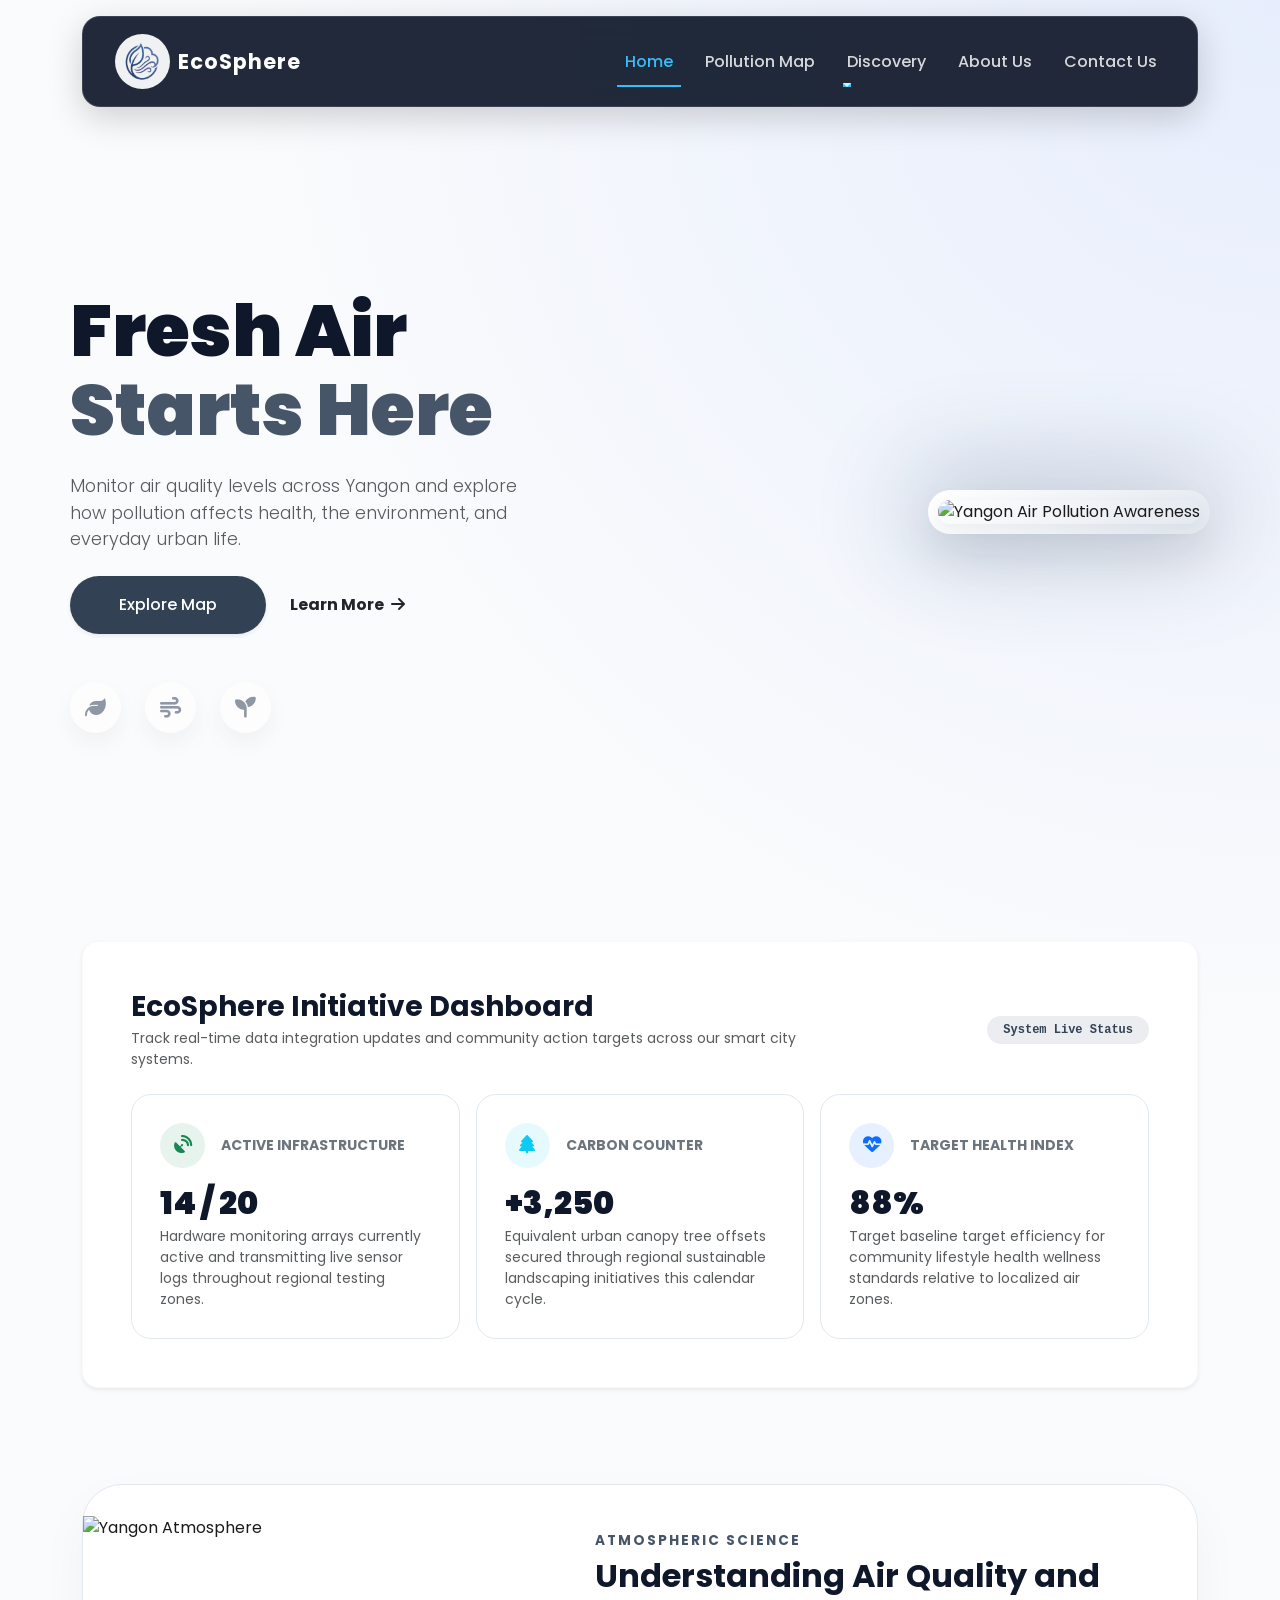
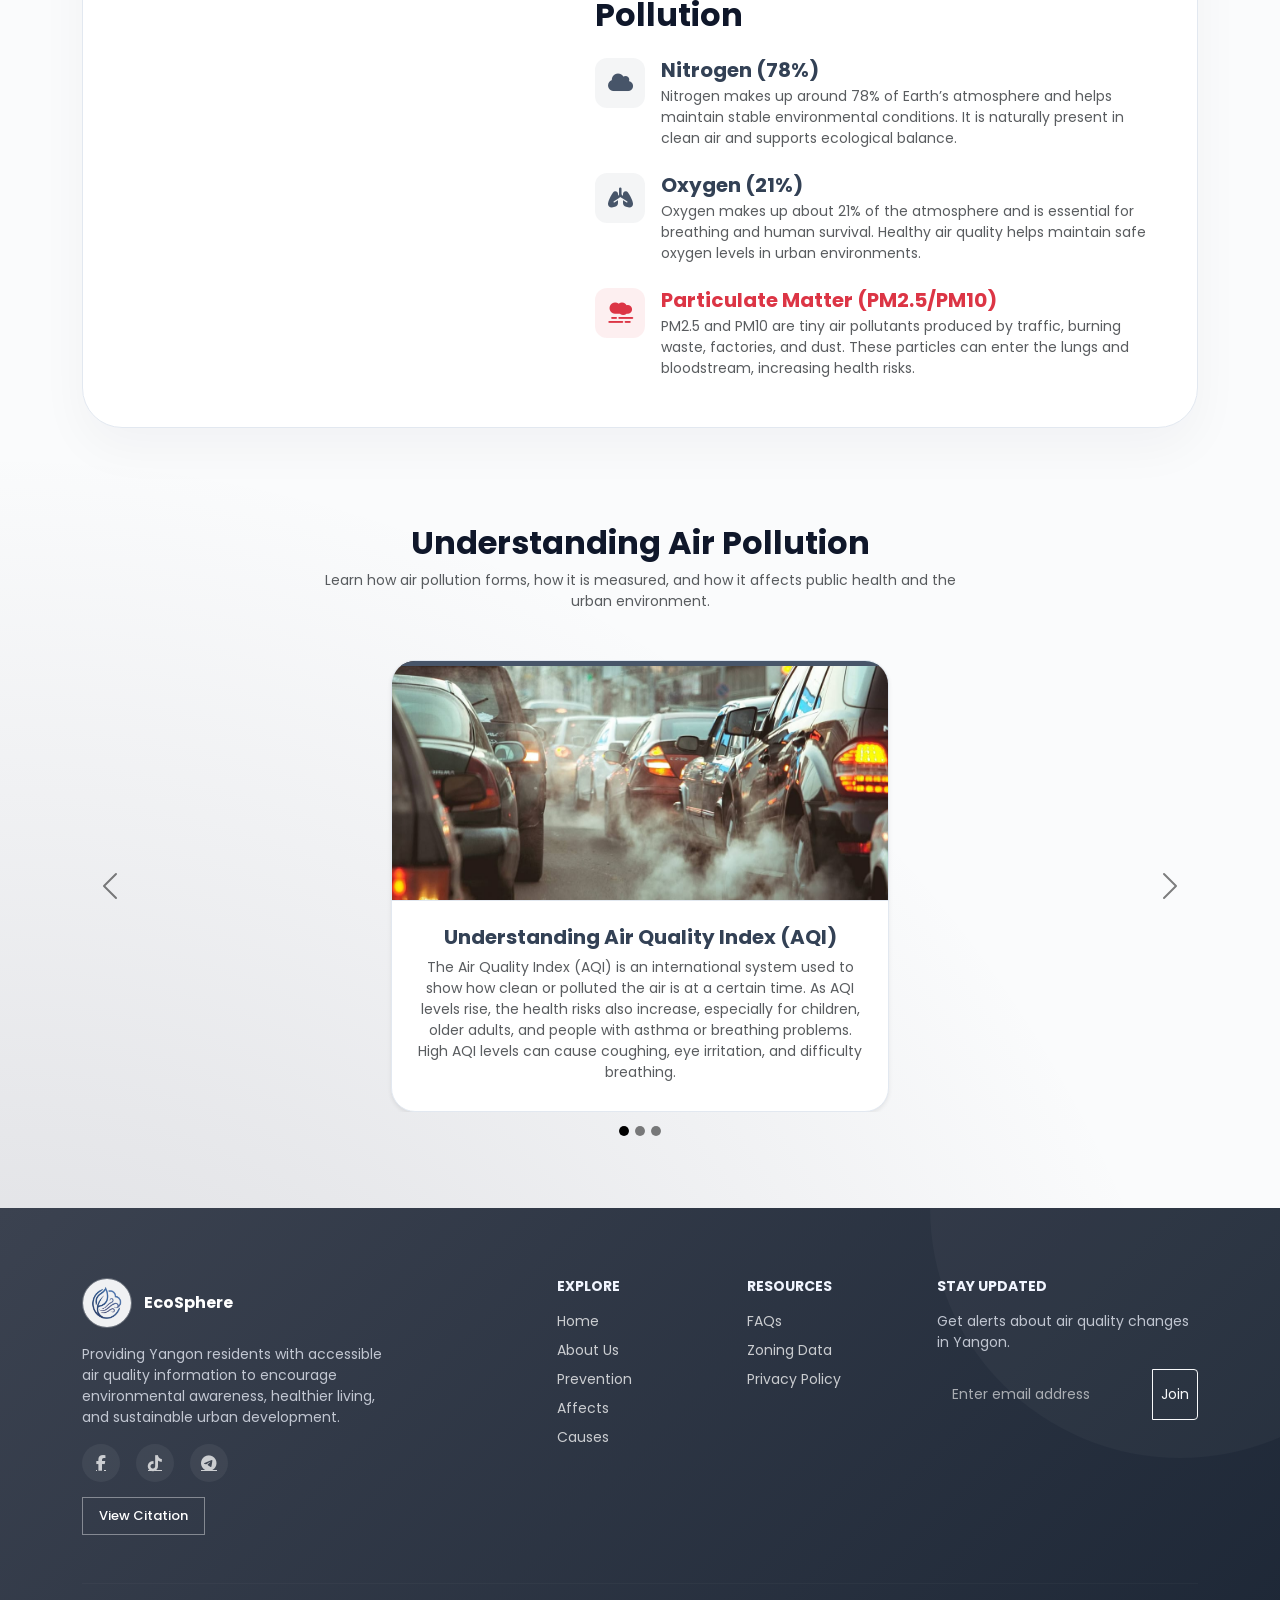
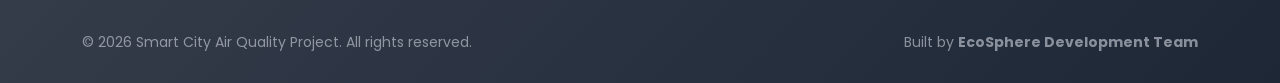
==== commit fead1892: "Update index.html" ====
--- a/index.html
+++ b/index.html
@@ -12,7 +12,7 @@
     <link rel="shortcut icon" href="media/logo.jpg" type="image/x-icon">
 
     <style>
-        /* --- HIGH END CUSTOM STYLE SHEET UPGRADES --- */
+
         :root {
             --primary-blue-grey: #475569;
             --dark-blue-grey: #334155;
@@ -27,7 +27,7 @@
             overflow-x: hidden;
         }
 
-        /* Hero Split Area Touchups */
+    
         .hero-split {
             padding: 5rem 0;
         }
@@ -66,7 +66,6 @@
             transform: scale(1.02);
         }
 
-        /* Impact Milestone Tracker Card Styles */
         .impact-milestone-card {
             background: #ffffff;
             border: 1px solid var(--border-color);
@@ -91,7 +90,7 @@
             font-size: 1.15rem;
         }
 
-        /* Atmospheric Science Layout Touchups */
+      
         .science-card-wrapper {
             border-radius: 2.5rem !important;
             box-shadow: 0 20px 50px rgba(15, 23, 42, 0.04) !important;
--- a/style.css
+++ b/style.css
@@ -1,595 +1,632 @@
-*{
-    margin:0;
-    padding:0;
-    box-sizing:border-box;
-}
-
-html{
-    scroll-behavior:smooth;
-}
-
-body{
-    background:
-    radial-gradient(circle at top right, rgba(82,120,255,0.12), transparent 30%),
-    radial-gradient(circle at bottom left, rgba(77,255,160,0.08), transparent 30%),
-    #dfe9f3;
-
-    font-family:'Poppins',sans-serif;
-    color:#1A1A1A;
-    overflow-x:hidden;
-    position:relative;
-}
-
-body::before{
-    content:'';
-    position:fixed;
-    inset:0;
-    background:url('https://www.transparenttextures.com/patterns/foggy-birds.png');
-    opacity:0.12;
-    pointer-events:none;
-    z-index:-1;
-}
-
-section{
-    padding:80px 0;
-}
-
-
-.rounded-logo{
-    width:60px;
-    height:60px;
-    border-radius:50%;
-    object-fit:cover;
-}
-
-.custom-nav{
-    background:rgba(42,48,60,0.78);
-    backdrop-filter:blur(18px);
-    border-radius:20px;
-    padding:12px 24px;
-    border:1px solid rgba(255,255,255,0.08);
-
-    position:sticky;
-    top:15px;
-    z-index:999;
-
-    box-shadow:0 10px 40px rgba(0,0,0,0.12);
-}
-
-.custom-nav .nav-link{
-    color:#f1f5ff;
-    font-weight:500;
-    transition:0.3s;
-}
-
-.custom-nav .nav-link:hover{
-    color:#9cc9ff;
-}
-
-.custom-nav .nav-link.active{
-    color:white;
-}
-
-.navbar-toggler{
-    background:white;
-    border-radius:10px;
-    padding:8px 12px;
-}
-
-.offcanvas{
-    background:#232b36;
-    color:white;
-}
-
-.dropdown-menu{
-    background:rgba(6, 7, 49, 0.685);
-    border:none;
-    border-radius:18px;
-    padding:10px;
-    box-shadow:0 15px 40px rgb(3, 18, 49);
-}
-
-.dropdown-item{
-    border-radius:12px;
-    padding:10px 15px;
-    transition:0.3s;
-}
-
-.dropdown-item:hover{
-    background:darkblue;
-}
-
-
-.hero-split{
-    min-height:90vh;
-    display:flex;
-    align-items:center;
-}
-
-.hero-content-area h1{
-    font-size:4.5rem;
-    line-height:1.1;
-    color:#1d2736;
-}
-
-.hero-content-area .lead{
-    font-size:1.1rem;
-}
-
-.hero-image-wrapper{
-    position:relative;
-}
-
-.hero-image-wrapper::before{
-    content:'';
-    position:absolute;
-    inset:-20px;
-    background:linear-gradient(135deg,#0d3664,#5B5E73);
-    border-radius:40px;
-    filter:blur(50px);
-    opacity:0.25;
-    z-index:-1;
-}
-
-.thiri{
-    border-radius:35px;
-    box-shadow:0 25px 60px rgba(0,0,0,0.18);
-    transition:0.5s ease;
-}
-
-.thiri:hover{
-    transform:translateY(-8px) scale(1.02);
-}
-
-.hero-icons i{
-    background:white;
-    padding:15px;
-    border-radius:50%;
-    font-size:1.3rem;
-    box-shadow:0 10px 25px rgba(0,0,0,0.08);
-    transition:0.3s;
-}
-
-.hero-icons i:hover{
-    transform:translateY(-8px);
-    color:#0d3664;
-}
-
+* {
+    margin: 0;
+    padding: 0;
+    box-sizing: border-box;
+}
+
+html {
+    scroll-behavior: smooth;
+}
+
+body {
+    background: radial-gradient(circle at top right, rgba(120,160,255,0.15), transparent 30%),
+                radial-gradient(circle at bottom left, rgba(70,70,90,0.2), transparent 35%),
+                #dfe9f3;
+    font-family: 'Poppins', sans-serif;
+    color: #1A1A1A;
+    overflow-x: hidden;
+    position: relative;
+}
+
+body::before {
+    content: '';
+    position: fixed;
+    inset: 0;
+    background: url('https://www.transparenttextures.com/patterns/foggy-birds.png');
+    opacity: 0.12;
+    pointer-events: none;
+    z-index: -1;
+}
+
+section {
+    padding: 80px 0;
+}
+
+.nav-wrapper {
+    position: sticky;
+    top: 15px;
+    z-index: 1050;
+}
+
+.custom-nav {
+    background: rgba(15, 23, 42, 0.92);
+    backdrop-filter: blur(14px);
+    -webkit-backdrop-filter: blur(14px);
+    border-radius: 18px;
+    padding: 12px 20px;
+    border: 1px solid rgba(255,255,255,0.12);
+    box-shadow: 0 10px 35px rgba(0,0,0,0.18);
+    transition: 0.3s ease;
+    position: sticky;
+    top: 15px;
+    z-index: 999;
+}
+
+.custom-nav.nav-scrolled {
+    top: 0;
+    border-radius: 0 0 18px 18px;
+    padding: 8px 18px;
+    background: rgba(15, 23, 42, 0.98);
+    box-shadow: 0 15px 45px rgba(0,0,0,0.28);
+}
+
+.rounded-logo {
+    width: 55px;
+    height: 55px;
+    object-fit: cover;
+    border-radius: 50%;
+}
+
+.brand-name {
+    color: white;
+    font-size: 1.3rem;
+    font-weight: 700;
+    letter-spacing: 1px;
+}
+
+.custom-nav .nav-link {
+    color: rgba(255,255,255,0.82) !important;
+    font-weight: 500;
+    position: relative;
+    transition: 0.3s ease;
+}
+
+.custom-nav .nav-link:hover,
+.custom-nav .nav-link.active {
+    color: #38bdf8 !important;
+}
+
+.custom-nav .nav-link::after {
+    content: "";
+    position: absolute;
+    left: 0;
+    bottom: -5px;
+    width: 0;
+    height: 2px;
+    background: #38bdf8;
+    transition: 0.3s ease;
+}
+
+.custom-nav .nav-link:hover::after,
+.custom-nav .nav-link.active::after {
+    width: 100%;
+}
+
+.navbar-toggler {
+    background: rgba(255,255,255,0.95);
+    border-radius: 10px;
+    padding: 8px 12px;
+}
+
+.custom-nav .dropdown-menu {
+    background: #1e293b;
+    border: none;
+    border-radius: 15px;
+    padding: 10px;
+    margin-top: 12px;
+    box-shadow: 0 15px 35px rgba(0,0,0,0.25);
+}
+
+.custom-nav .dropdown-item {
+    color: rgba(255,255,255,0.82);
+    border-radius: 10px;
+    padding: 10px 14px;
+    transition: 0.3s;
+}
+
+.custom-nav .dropdown-item:hover {
+    background: #38bdf8;
+    color: white;
+}
+
+.offcanvas {
+    background: linear-gradient(180deg,#13122e,#13122e);
+    border-left: 1px solid rgba(255,255,255,0.08);
+    width: 320px !important;
+    color: white;
+    z-index: 2000 !important;
+}
+
+.offcanvas-backdrop {
+    z-index: 1999 !important;
+}
+
+.offcanvas-header {
+    padding: 24px;
+    border-bottom: 1px solid rgba(255,255,255,0.08);
+}
+
+.offcanvas-body {
+    padding: 24px;
+}
+
+.offcanvas .nav-link {
+    color: rgba(255,255,255,0.82);
+    font-weight: 500;
+    padding: 12px 0;
+    transition: 0.3s ease;
+}
+
+.offcanvas .nav-link:hover {
+    color: #092164;
+    transform: translateX(5px);
+}
+
+.offcanvas .dropdown-menu {
+    position: static !important;
+    transform: none !important;
+    display: none;
+    background: transparent;
+    padding-left: 14px;
+}
+
+.offcanvas .dropdown-menu.show {
+    display: block;
+}
+
+.offcanvas .dropdown-item {
+    padding: 10px 0;
+    transition: 0.3s ease;
+}
+
+.offcanvas .dropdown-item:hover {
+    color: white !important;
+    background: transparent;
+    transform: translateX(4px);
+}
+
+.mobile-menu-card {
+    margin-top: 30px;
+    padding: 24px;
+    border-radius: 24px;
+    background: rgba(255,255,255,0.06);
+    backdrop-filter: blur(14px);
+    border: 1px solid rgba(255,255,255,0.08);
+}
+
+.mobile-menu-card h6 {
+    font-weight: 700;
+    margin-bottom: 12px;
+}
+
+.mobile-menu-card p {
+    color: rgba(255,255,255,0.7);
+    line-height: 1.7;
+    font-size: 14px;
+    margin-bottom: 18px;
+}
+
+.hero-split {
+    min-height: 90vh;
+    display: flex;
+    align-items: center;
+}
+
+.hero-content-area h1 {
+    font-size: 4.5rem;
+    line-height: 1.1;
+    color: #1d2736;
+}
+
+.hero-content-area .lead {
+    font-size: 1.1rem;
+}
+
+.hero-image-wrapper {
+    position: relative;
+}
+
+.hero-image-wrapper::before {
+    content: '';
+    position: absolute;
+    inset: -20px;
+    background: linear-gradient(135deg,#0d3664,#5B5E73);
+    border-radius: 40px;
+    filter: blur(50px);
+    opacity: 0.25;
+    z-index: -1;
+}
+
+.thiri {
+    border-radius: 35px;
+    box-shadow: 0 25px 60px rgba(0,0,0,0.18);
+    transition: 0.5s ease;
+}
+
+.thiri:hover {
+    transform: translateY(-8px) scale(1.02);
+}
+
+.hero-icons i {
+    background: white;
+    padding: 15px;
+    border-radius: 50%;
+    font-size: 1.3rem;
+    box-shadow: 0 10px 25px rgba(0,0,0,0.08);
+    transition: 0.3s;
+}
+
+.hero-icons i:hover {
+    transform: translateY(-8px);
+    color: #0d3664;
+}
 
 .btn-dark-green,
-.btn-green{
-    background:linear-gradient(135deg,#0d3664,#1759a3);
-    color:white;
-    border:none;
-    border-radius:50px;
-    padding:13px 35px;
-    font-weight:600;
-    transition:0.3s;
+.btn-green {
+    background: linear-gradient(135deg,#0d3664,#1759a3);
+    color: white;
+    border: none;
+    border-radius: 50px;
+    padding: 13px 35px;
+    font-weight: 600;
+    transition: 0.3s;
 }
 
 .btn-dark-green:hover,
-.btn-green:hover{
-    transform:translateY(-4px);
-    box-shadow:0 12px 25px rgba(13,54,100,0.3);
-    color:white;
-}
-
+.btn-green:hover {
+    transform: translateY(-4px);
+    box-shadow: 0 12px 25px rgba(13,54,100,0.3);
+    color: white;
+}
 
 .inspo-card,
 .aesthetic-card,
 .custom-card,
-.measure-card{
-    background:rgba(255,255,255,0.78);
-    backdrop-filter:blur(15px);
-    border-radius:30px;
-    overflow:hidden;
-    transition:0.4s ease;
-    height:100%;
-    border:1px solid rgba(255,255,255,0.2);
+.measure-card,
+.solution-card {
+    background: rgba(255,255,255,0.78);
+    backdrop-filter: blur(15px);
+    border-radius: 30px;
+    overflow: hidden;
+    transition: 0.4s ease;
+    height: 100%;
+    border: 1px solid rgba(255,255,255,0.2);
 }
 
 .inspo-card:hover,
 .aesthetic-card:hover,
 .custom-card:hover,
-.measure-card:hover{
-    transform:translateY(-10px);
-    box-shadow:0 20px 50px rgba(0,0,0,0.12);
+.measure-card:hover,
+.solution-card:hover {
+    transform: translateY(-10px);
+    box-shadow: 0 20px 50px rgba(0,0,0,0.12);
 }
 
 .inspo-card img,
 .card-img-top,
-.measure-card img{
-    width:100%;
-    height:260px;
-    object-fit:cover;
-}
-
-
-.card-img-container{
-    overflow:hidden;
-    height:240px;
-    position:relative;
-}
-
-.card-img-container img{
-    width:100%;
-    height:100%;
-    object-fit:cover;
-    transition:0.5s;
-}
-
-.card-hover-effect:hover img{
-    transform:scale(1.08);
-}
-
-.card-badge{
-    position:absolute;
-    top:15px;
-    left:15px;
-    background:#0d3664;
-    color:white;
-    padding:7px 16px;
-    border-radius:50px;
-    font-size:0.8rem;
-}
-
-.theme-card-featured{
-    background:linear-gradient(135deg,#3f4655,#0d3664);
-    color:white;
-    border-radius:35px;
-}
-
-.feature-icon-box{
-    width:90px;
-    height:90px;
-    border-radius:50%;
-    background:rgba(255,255,255,0.1);
-    display:flex;
-    align-items:center;
-    justify-content:center;
-    backdrop-filter:blur(10px);
-}
-
-
-.team-section{
-
-    background-size:cover;
-    background-position:center;
-    border-radius:40px;
-    margin:40px;
-}
-
-.team-split-wrapper{
-    display:grid;
-    grid-template-columns:1fr 1fr;
-    gap:30px;
-}
-
-.team-pair{
-    padding:40px 20px;
-    border-radius:35px;
-}
-
-.pair-grey{
-    background:rgba(255,255,255,0.08);
-}
-
-.pair-blue{
-    background:rgba(13,54,100,0.35);
-}
-
-.team-member{
-    transition:0.3s;
-}
-
-.team-member:hover{
-    transform:translateY(-10px);
-}
-
-
-
-.member-img{
-    width:180px;
-    height:180px;
-    border-radius:50%;
-    object-fit:cover;
-    margin-bottom:20px;
-    border:5px solid rgba(255,255,255,0.2);
-    box-shadow:0 15px 30px rgba(0,0,0,0.25);
-}
-
-
-.hero{
-    text-align:center;
-    padding:130px 20px;
-    background-size:cover;
-    background-position:center;
-    color:rgb(0, 0, 0);
-}
-
-.hero h1{
-    font-size:4rem;
-    font-weight:700;
-}
-
-.contact-box{
-    margin-top:-90px;
-}
-
-.contact-box .container{
-    background:rgba(255,255,255,0.85);
-    backdrop-filter:blur(18px);
-    padding:50px;
-    border-radius:40px;
-    box-shadow:0 20px 50px rgba(0,0,0,0.1);
-}
-
-.form-control{
-    border:none;
-    border-radius:18px;
-    padding:15px;
-    background:#f5f7fb;
-}
-
-.form-control:focus{
-    box-shadow:0 0 0 3px rgba(13,54,100,0.12);
+.measure-card img {
+    width: 100%;
+    height: 260px;
+    object-fit: cover;
+}
+
+.card-img-container {
+    overflow: hidden;
+    height: 240px;
+    position: relative;
+}
+
+.card-img-container img {
+    width: 100%;
+    height: 100%;
+    object-fit: cover;
+    transition: 0.5s;
+}
+
+.card-hover-effect:hover img {
+    transform: scale(1.08);
+}
+
+.card-badge {
+    position: absolute;
+    top: 15px;
+    left: 15px;
+    background: #0d3664;
+    color: white;
+    padding: 7px 16px;
+    border-radius: 50px;
+    font-size: 0.8rem;
+}
+
+.theme-card-featured {
+    background: linear-gradient(135deg,#3f4655,#0d3664);
+    color: white;
+    border-radius: 35px;
+}
+
+.feature-icon-box {
+    width: 90px;
+    height: 90px;
+    border-radius: 50%;
+    background: rgba(255,255,255,0.1);
+    display: flex;
+    align-items: center;
+    justify-content: center;
+    backdrop-filter: blur(10px);
+}
+
+.team-section {
+    padding: 100px 8%;
+    background: radial-gradient(circle at top left, rgba(123,92,255,0.15), transparent 35%),
+                linear-gradient(135deg,#f8f9ff,#eef2ff);
+    border-radius: 40px;
+    margin: 40px;
+}
+
+.team-header {
+    text-align: center;
+    margin-bottom: 60px;
+}
+
+.team-label {
+    display: inline-block;
+    padding: 8px 18px;
+    border-radius: 999px;
+    background: #e9e7ff;
+    color: #6c4dff;
+    font-weight: 700;
+    font-size: 14px;
+    margin-bottom: 18px;
+}
+
+.team-header h2 {
+    font-size: clamp(2rem,5vw,4rem);
+    color: #151515;
+    font-weight: 800;
+}
+
+.team-grid {
+    display: grid;
+    grid-template-columns: repeat(auto-fit,minmax(250px,1fr));
+    gap: 30px;
+}
+
+.team-card {
+    position: relative;
+    overflow: hidden;
+    border-radius: 30px;
+    padding: 35px 25px;
+    text-align: center;
+    background: rgba(255,255,255,0.75);
+    backdrop-filter: blur(18px);
+    border: 1px solid rgba(255,255,255,0.7);
+    box-shadow: 0 15px 50px rgba(0,0,0,0.08);
+    transition: 0.4s ease;
+}
+
+.team-card:hover {
+    transform: translateY(-10px) scale(1.02);
+    box-shadow: 0 25px 60px rgba(91,108,255,0.18);
+}
+
+.team-card::before {
+    content: "";
+    position: absolute;
+    inset: 0;
+    background: linear-gradient(135deg, rgba(108,77,255,0.18), transparent 60%);
+    opacity: 0;
+    transition: 0.4s ease;
+}
+
+.team-card:hover::before {
+    opacity: 1;
+}
+
+.team-img {
+    width: 150px;
+    height: 150px;
+    margin: 0 auto 25px;
+    padding: 5px;
+    border-radius: 50%;
+    background: linear-gradient(135deg,#140955,#110957);
+    position: relative;
+    z-index: 2;
+}
+
+.team-img img {
+    width: 100%;
+    height: 100%;
+    object-fit: cover;
+    border-radius: 50%;
+    border: 5px solid white;
+}
+
+.team-card h3 {
+    position: relative;
+    z-index: 2;
+    color: #222;
+    font-size: 1.2rem;
+    font-weight: 700;
+}
+
+.team-split-wrapper {
+    display: grid;
+    grid-template-columns: 1fr 1fr;
+    gap: 30px;
+}
+
+.team-pair {
+    padding: 40px 20px;
+    border-radius: 35px;
+}
+
+.pair-grey {
+    background: rgba(255,255,255,0.08);
+}
+
+.pair-blue {
+    background: rgba(13,54,100,0.35);
+}
+
+.team-member {
+    transition: 0.3s;
+}
+
+.team-member:hover {
+    transform: translateY(-10px);
+}
+
+.member-img {
+    width: 180px;
+    height: 180px;
+    border-radius: 50%;
+    object-fit: cover;
+    margin-bottom: 20px;
+    border: 5px solid rgba(255,255,255,0.2);
+    box-shadow: 0 15px 30px rgba(0,0,0,0.25);
+}
+
+.hero {
+    text-align: center;
+    padding: 130px 20px;
+    background-size: cover;
+    background-position: center;
+    color: rgb(0, 0, 0);
+}
+
+.hero h1 {
+    font-size: 4rem;
+    font-weight: 700;
+}
+
+.contact-box {
+    margin-top: -90px;
+}
+
+.contact-box .container {
+    background: rgba(255,255,255,0.85);
+    backdrop-filter: blur(18px);
+    padding: 50px;
+    border-radius: 40px;
+    box-shadow: 0 20px 50px rgba(0,0,0,0.1);
+}
+
+.form-control {
+    border: none;
+    border-radius: 18px;
+    padding: 15px;
+    background: #f5f7fb;
+}
+
+.form-control:focus {
+    box-shadow: 0 0 0 3px rgba(13,54,100,0.12);
 }
 
 .newsletter,
-.info-card{
-    background:#1f2734;
-    color:white;
-    border-radius:30px;
-    padding:30px;
-    height:100%;
-}
-
-
-.modal-content{
-    border:none;
-    backdrop-filter:blur(15px);
-    background:rgba(255,255,255,0.9);
-}
-
-
-.custom-footer{
-    background:linear-gradient(135deg,#3b4250,#1d2736);
-    color:#f1f5ff;
-    padding:70px 0 30px;
-    position:relative;
-    overflow:hidden;
-}
-
-.custom-footer::before{
-    content:'';
-    position:absolute;
-    width:500px;
-    height:500px;
-    background:rgba(255,255,255,0.03);
-    border-radius:50%;
-    top:-250px;
-    right:-150px;
-}
-
-.custom-footer a{
-    transition:0.3s;
-}
-
-.custom-footer a:hover{
-    opacity:1 ;
-    color:#9cc9ff;
-}
-
-/* =========================
-   FOOTER LINK HOVER
-========================= */
-
-.custom-footer a {
-  transition: all 0.3s ease;
-}
-
-.custom-footer a:hover {
-  color: #8fd19e !important;
-  opacity: 1 !important;
-  transform: translateX(3px);
-}
-
-/* =========================
-   SOCIAL ICON HOVER
-========================= */
-
-.footer-socials a {
-  width: 38px;
-  height: 38px;
-  border-radius: 50%;
-  display: flex;
-  align-items: center;
-  justify-content: center;
-  background: rgba(255,255,255,0.08);
-  transition: 0.3s ease;
-}
-
-.footer-socials a:hover {
-  background: #198754;
-  color: white !important;
-  transform: translateY(-3px);
-}
-
-/* =========================
-   EMAIL INPUT STYLING
-========================= */
-
-.custom-footer input.form-control {
-  color: white !important;
-  background: transparent;
-}
-
-.custom-footer input.form-control::placeholder {
-  color: rgba(255,255,255,0.6);
-}
-
-.custom-footer input.form-control:focus {
-  background: rgba(255,255,255,0.05);
-  color: white !important;
-  border-color: #198754;
-  box-shadow: none;
-}
-
-/* =========================
-   JOIN BUTTON HOVER
-========================= */
-
-.custom-footer .btn-outline-light {
-  transition: 0.3s ease;
-}
-
-.custom-footer .btn-outline-light:hover {
-  background: #198754;
-  border-color: #198754;
-  color: white;
-}
-
-.accordion-button{
-    box-shadow:none ;
-}
-
-.accordion-button:not(.collapsed){
-    background:#0d3664;
-    color:rgb(15, 12, 165);
-}
-
-
-.tracking-widest{
-    letter-spacing:4px;
-    font-size:0.8rem;
-    text-transform:uppercase;
-}
-
-
-@media(max-width:991px){
-
-    .hero-content-area h1{
-        font-size:3rem;
-    }
-
-    .team-split-wrapper{
-        grid-template-columns:1fr;
-    }
-
-    .hero h1{
-        font-size:2.8rem;
-    }
-
-    .team-section{
-        margin:15px;
-    }
-
-    .contact-box .container{
-        padding:30px;
-    }
-}
-
-@media(max-width:768px){
-
-    section{
-        padding:60px 0;
-    }
-
-    .hero{
-        padding:100px 20px;
-    }
-
-    .member-img{
-        width:140px;
-        height:140px;
-    }
-
-    .thiri{
-        margin-top:30px;
-    }
-}
-
-.custom-nav {
-    position: sticky;
-    top: 15px;
-    z-index: 999;
-    backdrop-filter: blur(14px);
-}
-
-.nav-link {
-    position: relative;
-}
-
-.nav-link::after {
+.info-card {
+    background: #1f2734;
+    color: white;
+    border-radius: 30px;
+    padding: 30px;
+    height: 100%;
+}
+
+.custom-footer {
+    background: linear-gradient(135deg,#3b4250,#1d2736);
+    color: #f1f5ff;
+    padding: 70px 0 30px;
+    position: relative;
+    overflow: hidden;
+}
+
+.custom-footer::before {
     content: '';
     position: absolute;
-    left: 0;
-    bottom: -4px;
-    width: 0%;
-    height: 2px;
-    background: #9ad0ff;
-    transition: 0.3s;
-}
-
-.nav-link:hover::after,
-.nav-link.active::after {
-    width: 100%;
-}
-
-body {
-    background:
-    radial-gradient(circle at top right, rgba(120,160,255,0.15), transparent 30%),
-    radial-gradient(circle at bottom left, rgba(70,70,90,0.2), transparent 35%),
-    #dfe9f3;
-}
-/* --- OFFCANVAS FIXES --- */
-
-
-.offcanvas {
-    background-color: #232b36 !important; 
+    width: 500px;
+    height: 500px;
+    background: rgba(255,255,255,0.03);
+    border-radius: 50%;
+    top: -250px;
+    right: -150px;
+}
+
+.custom-footer a {
+    transition: all 0.3s ease;
+}
+
+.custom-footer a:hover {
+    color: #235eb6 !important;
+    opacity: 1 !important;
+    transform: translateX(3px);
+}
+
+.footer-socials a {
+    width: 38px;
+    height: 38px;
+    border-radius: 50%;
+    display: flex;
+    align-items: center;
+    justify-content: center;
+    background: rgba(255,255,255,0.08);
+    transition: 0.3s ease;
+}
+
+.footer-socials a:hover {
+    background: #070c368f;
     color: white !important;
-    width: 300px !important;
-    top: 0 !important;
-    height: 100vh !important;
-}
-
-/* Ensure the 'Menu' title and links show up correctly */
-.offcanvas-header {
-    border-bottom: 1px solid rgba(255,255,255,0.1);
-    padding: 20px;
-}
-
-.offcanvas-body .navbar-nav {
-    flex-direction: column !important;
-    align-items: flex-start !important; 
-    gap: 15px;
-}
-
-.offcanvas-body .nav-link {
+    transform: translateY(-3px);
+}
+
+.custom-footer input.form-control {
     color: white !important;
-    width: 100%;
-    padding: 10px 0 !important;
-    border-bottom: 1px solid rgba(255,255,255,0.05);
-}
-
-@media (max-width: 991px) {
-    .nav-link::after {
-        display: none !important;
-    }
-}
-
-/* Helper extensions for the enlarged title section */
+    background: transparent;
+}
+
+.custom-footer input.form-control::placeholder {
+    color: rgba(255,255,255,0.6);
+}
+
+.custom-footer input.form-control:focus {
+    background: rgba(255,255,255,0.05);
+    color: white !important;
+    border-color: #112770;
+    box-shadow: none;
+}
+
+.custom-footer .btn-outline-light {
+    transition: 0.3s ease;
+}
+
+.custom-footer .btn-outline-light:hover {
+    background: #0321357a;
+    border-color: #061f3b;
+    color: white;
+}
+
+.accordion-button {
+    box-shadow: none;
+}
+
+.accordion-button:not(.collapsed) {
+    background: #0d3664;
+    color: rgb(15, 12, 165);
+}
+
+.tracking-widest {
+    letter-spacing: 0.15em;
+    font-size: 0.7rem;
+    text-transform: uppercase;
+}
+
 .fw-extrabold {
     font-weight: 900 !important;
 }
 
 .letter-spacing-tight {
-    letter-spacing: -0.03em; /* Snaps the bold headings closer together for a premium layout look */
-}
-
-/* Keeps your previous timeline/image rules completely intact below */
+    letter-spacing: -0.03em;
+}
+
 .fw-black { font-weight: 800 !important; }
-.tracking-widest { letter-spacing: 0.15em; font-size: 0.7rem; }
 .text-orange { color: #fd7e14 !important; }
 .dot-warning { color: #ffc107; background-color: #ffc107; }
 .dot-orange { color: #fd7e14; background-color: #fd7e14; }
@@ -606,7 +643,9 @@
     background-color: #dee2e6;
     z-index: 1;
 }
+
 .timeline-event { padding-left: 20px; }
+
 .event-dot {
     position: absolute;
     left: -19px;
@@ -618,698 +657,305 @@
     box-shadow: 0 0 0 2px currentColor;
     z-index: 3;
 }
-.transform-hover { transition: transform 0.4s cubic-bezier(0.165, 0.84, 0.44, 1), box-shadow 0.4s ease; }
-.transform-hover:hover { transform: translateY(-6px); box-shadow: 0 20px 30px rgba(0, 0, 0, 0.12) !important; }
+
+.transform-hover { 
+    transition: transform 0.4s cubic-bezier(0.165, 0.84, 0.44, 1), box-shadow 0.4s ease; 
+}
+
+.transform-hover:hover { 
+    transform: translateY(-6px); 
+    box-shadow: 0 20px 30px rgba(0, 0, 0, 0.12) !important; 
+}
+
 .mt-1\.5 { margin-top: 0.375rem !important; }
 
-
-.solution-spy{
-    top:120px;
-}
-
-.solution-spy .list-group-item{
-    border:none;
-    border-radius:18px;
-    margin-bottom:10px;
-    background:rgba(255,255,255,0.7);
-    backdrop-filter:blur(12px);
-    font-weight:600;
-}
-
-.solution-spy .active{
-    background:#0d3664 !important;
-    color:white !important;
-}
-
-.solution-card{
-    border-radius:35px;
-    overflow:hidden;
-    background:rgba(255,255,255,0.82);
-    backdrop-filter:blur(16px);
-}
-
-.solution-image{
-    height:350px;
-    object-fit:cover;
-}
-
-.solution-section{
-    scroll-margin-top:140px;
-}
-
-.mini-box{
-    background:#f8fbff;
-    border-radius:25px;
-    padding:30px;
-    transition:0.4s;
-    border:1px solid rgba(0,0,0,0.05);
-}
-
-.mini-box:hover{
-    transform:translateY(-8px);
-    box-shadow:0 20px 40px rgba(0,0,0,0.08);
-}
-
-.modal-xl{
-    max-width:1200px;
-}
-
-.modal-content{
-    border-radius:35px;
-}
-
-.list-group-item{
-    transition:0.3s;
-}
-
-.list-group-item:hover{
-    transform:translateX(5px);
-}
-
-*{
-  margin:0;
-  padding:0;
-  box-sizing:border-box;
-}
-
-body{
-  font-family: "Inter", sans-serif;
-  background:#f5f7ff;
-}
-
-.team-section{
-  padding:100px 8%;
-  background:
-  radial-gradient(circle at top left, rgba(123,92,255,0.15), transparent 35%),
-  linear-gradient(135deg,#f8f9ff,#eef2ff);
-}
-
-.team-header{
-  text-align:center;
-  margin-bottom:60px;
-}
-
-.team-label{
-  display:inline-block;
-  padding:8px 18px;
-  border-radius:999px;
-  background:#e9e7ff;
-  color:#6c4dff;
-  font-weight:700;
-  font-size:14px;
-  margin-bottom:18px;
-}
-
-.team-header h2{
-  font-size:clamp(2rem,5vw,4rem);
-  color:#151515;
-  font-weight:800;
-}
-
-.team-grid{
-  display:grid;
-  grid-template-columns:repeat(auto-fit,minmax(250px,1fr));
-  gap:30px;
-}
-
-.team-card{
-  position:relative;
-  overflow:hidden;
-  border-radius:30px;
-  padding:35px 25px;
-  text-align:center;
-  background:rgba(255,255,255,0.75);
-  backdrop-filter:blur(18px);
-  border:1px solid rgba(255,255,255,0.7);
-  box-shadow:0 15px 50px rgba(0,0,0,0.08);
-  transition:0.4s ease;
-}
-
-.team-card:hover{
-  transform:translateY(-10px) scale(1.02);
-  box-shadow:0 25px 60px rgba(91,108,255,0.18);
-}
-
-.team-card::before{
-  content:"";
-  position:absolute;
-  inset:0;
-  background:linear-gradient(
-    135deg,
-    rgba(108,77,255,0.18),
-    transparent 60%
-  );
-  opacity:0;
-  transition:0.4s ease;
-}
-
-.team-card:hover::before{
-  opacity:1;
-}
-
-.team-img{
-  width:150px;
-  height:150px;
-  margin:0 auto 25px;
-  padding:5px;
-  border-radius:50%;
-  background:linear-gradient(135deg,#140955,#110957);
-  position:relative;
-  z-index:2;
-}
-
-.team-img img{
-  width:100%;
-  height:100%;
-  object-fit:cover;
-  border-radius:50%;
-  border:5px solid white;
-}
-
-.team-card h3{
-  position:relative;
-  z-index:2;
-  color:#222;
-  font-size:1.2rem;
-  font-weight:700;
-}
-
-/* ===== NAVBAR FIX ONLY ===== */
-
-.nav-wrapper {
-    position: sticky;
-    top: 15px;
-    z-index: 1050;
-}
-
-.custom-nav {
-    background: rgba(15, 23, 42, 0.92);
-    backdrop-filter: blur(14px);
-    -webkit-backdrop-filter: blur(14px);
+.solution-spy {
+    top: 120px;
+}
+
+.solution-spy .list-group-item {
+    border: none;
     border-radius: 18px;
-    padding: 12px 20px;
-    border: 1px solid rgba(255,255,255,0.12);
-    box-shadow: 0 10px 35px rgba(0,0,0,0.18);
+    margin-bottom: 10px;
+    background: rgba(255,255,255,0.7);
+    backdrop-filter: blur(12px);
+    font-weight: 600;
+}
+
+.solution-spy .active {
+    background: #0d3664 !important;
+    color: white !important;
+}
+
+.solution-image {
+    height: 350px;
+    object-fit: cover;
+}
+
+.solution-section {
+    scroll-margin-top: 140px;
+}
+
+.mini-box {
+    background: #f8fbff;
+    border-radius: 25px;
+    padding: 30px;
+    transition: 0.4s;
+    border: 1px solid rgba(0,0,0,0.05);
+}
+
+.mini-box:hover {
+    transform: translateY(-8px);
+    box-shadow: 0 20px 40px rgba(0,0,0,0.08);
+}
+
+.modal-xl {
+    max-width: 1200px;
+}
+
+.modal-content {
+    border-radius: 35px;
+    border: none;
+    backdrop-filter: blur(15px);
+    background: rgba(255,255,255,0.9);
+}
+
+.list-group-item {
+    transition: 0.3s;
+}
+
+.list-group-item:hover {
+    transform: translateX(5px);
+}
+
+.map-container {
+    padding: 40px 0;
+}
+
+.map-image {
+    width: 100%;
+    max-width: 760px;
+    border-radius: 30px;
+    transition: 0.4s ease;
+}
+
+.map-image:hover {
+    transform: scale(1.01);
+}
+
+.aqi-card-panel {
+    background: rgba(255, 255, 255, 0.78);
+    backdrop-filter: blur(18px);
+    border: 1px solid rgba(255, 255, 255, 0.85);
+    border-radius: 32px;
+    padding: 34px;
+    box-shadow: 0 24px 60px rgba(15, 23, 42, 0.12);
+}
+
+.aqi-card-panel h2 {
+    font-weight: 800;
+    margin-bottom: 18px;
+    color: #18202b;
+}
+
+.aqi-intro {
+    color: #6c7584;
+    line-height: 1.8;
+    margin-bottom: 28px;
+}
+
+.aqi-list-item {
+    display: flex;
+    gap: 18px;
+    padding: 22px 0;
     transition: 0.3s ease;
-}
-
-/* navbar changes when scrolling */
-.custom-nav.nav-scrolled {
-    top: 0;
-    border-radius: 0 0 18px 18px;
-    padding: 8px 18px;
-    background: rgba(15, 23, 42, 0.98);
-    box-shadow: 0 15px 45px rgba(0,0,0,0.28);
-}
-
-.rounded-logo {
-    width: 55px;
-    height: 55px;
-    object-fit: cover;
-    border-radius: 50%;
-}
-
-.brand-name {
-    color: white;
-    font-size: 1.3rem;
+    border: 1px solid #edf2f7 !important; 
+}
+
+.aqi-list-item:hover {
+    transform: translateX(5px); 
+    background: #fdfdfd;
+    border-color: #cbd5e0 !important; 
+}
+
+.aqi-list-item.last {
+    border-bottom: 0;
+}
+
+.aqi-list-item h5 {
+    font-weight: 800;
+    margin-bottom: 8px;
+    color: #1b1f24;
+}
+
+.aqi-list-item p {
+    margin: 0;
+    color: #6c7584;
+    line-height: 1.7;
+    font-size: 15px;
+}
+
+.aqi-dot,
+.color {
+    width: 22px;
+    height: 22px;
+    border-radius: 50%;
+    flex-shrink: 0;
+}
+
+.aqi-dot { margin-top: 4px; }
+.color { margin-top: 6px; }
+
+.good {
+    background: #9be15d;
+    box-shadow: 0 0 18px rgba(155, 225, 93, 0.7);
+}
+
+.moderate {
+    background: #ffd65a;
+    box-shadow: 0 0 18px rgba(255, 214, 90, 0.7);
+}
+
+.unhealthy {
+    background: #ff6464;
+    box-shadow: 0 0 18px rgba(255, 100, 100, 0.7);
+}
+
+.water, .river {
+    background: #4facfe;
+    box-shadow: 0 0 18px rgba(79, 172, 254, 0.7);
+}
+
+.page-hero {
+    max-width: 850px;
+    margin: 0 auto 60px;
+}
+
+.section-badge {
+    display: inline-block;
+    padding: 10px 22px;
+    border-radius: 50px;
+    background: rgba(25,135,84,0.12);
+    color: #198754;
     font-weight: 700;
-    letter-spacing: 1px;
-}
-
-.custom-nav .nav-link {
-    color: rgba(255,255,255,0.82) !important;
-    font-weight: 500;
-    position: relative;
-    transition: 0.3s ease;
-}
-
-.custom-nav .nav-link:hover,
-.custom-nav .nav-link.active {
-    color: #38bdf8 !important;
-}
-
-.custom-nav .nav-link::after {
+    margin-bottom: 22px;
+    letter-spacing: 0.5px;
+}
+
+.page-hero h1 {
+    font-size: clamp(2.5rem,5vw,4.5rem);
+    font-weight: 800;
+    margin-bottom: 18px;
+    color: #132018;
+}
+
+.page-hero p {
+    color: #6c757d;
+    line-height: 1.9;
+    font-size: 1.1rem;
+}
+
+.policy-grid {
+    display: grid;
+    grid-template-columns: repeat(2,1fr);
+    gap: 28px;
+}
+
+.policy-card {
+    background: linear-gradient(145deg,#ffffff,#f4fbf7);
+    border-radius: 28px;
+    padding: 34px;
+    border: 1px solid rgba(26, 52, 138, 0.1);
+    box-shadow: 0 16px 40px rgba(15,23,42,0.08);
+    transition: 0.35s ease;
+    overflow: hidden;
+    position: relative;
+}
+
+.policy-card::before {
     content: "";
     position: absolute;
-    left: 0;
-    bottom: -5px;
-    width: 0;
-    height: 2px;
-    background: #38bdf8;
-    transition: 0.3s ease;
-}
-
-.custom-nav .nav-link:hover::after,
-.custom-nav .nav-link.active::after {
-    width: 100%;
-}
-
-/* toggler */
-.navbar-toggler {
-    background: rgba(255,255,255,0.95);
-    border-radius: 10px;
-    padding: 8px 12px;
-}
-
-/* desktop dropdown */
-.custom-nav .dropdown-menu {
-    background: #1e293b;
-    border: none;
-    border-radius: 15px;
-    padding: 10px;
-    margin-top: 12px;
-    box-shadow: 0 15px 35px rgba(0,0,0,0.25);
-}
-
-.custom-nav .dropdown-item {
-    color: rgba(255,255,255,0.82);
-    border-radius: 10px;
-    padding: 10px 14px;
-    transition: 0.3s;
-}
-
-.custom-nav .dropdown-item:hover {
-    background: #38bdf8;
+    width: 140px;
+    height: 140px;
+    background: rgba(10, 32, 78, 0.05);
+    border-radius: 50%;
+    top: -40px;
+    right: -40px;
+}
+
+.policy-card:hover {
+    transform: translateY(-8px);
+    box-shadow: 0 24px 60px rgba(15,23,42,0.12);
+}
+
+.policy-card i {
+    width: 58px;
+    height: 58px;
+    border-radius: 18px;
+    display: flex;
+    align-items: center;
+    justify-content: center;
+    background: #0b073a;
     color: white;
-}
-
-@media (max-width: 991px) {
-    .custom-nav .nav-link::after {
-        display: none;
-    }
-
-    .brand-name {
-        font-size: 1.1rem;
-    }
-
-    .rounded-logo {
-        width: 48px;
-        height: 48px;
-    }
-}
-
-/* =========================
-   OFFCANVAS
-========================= */
-
-.offcanvas{
-    background:linear-gradient(180deg,#13122e,#13122e);
-    border-left:1px solid rgba(255,255,255,0.08);
-    width:320px !important;
-    color:white;
-}
-
-.offcanvas-header{
-    padding:24px;
-    border-bottom:1px solid rgba(255,255,255,0.08);
-}
-
-.offcanvas-body{
-    padding:24px;
-}
-
-/* NAV LINKS */
-
-.offcanvas .nav-link{
-    color:rgba(255,255,255,0.82);
-    font-weight:500;
-    padding:12px 0;
-    transition:0.3s ease;
-}
-
-.offcanvas .nav-link:hover{
-    color:#092164;
-    transform:translateX(5px);
-}
-
-/* DROPDOWN */
-
-.offcanvas .dropdown-menu{
-    position:static !important;
-    transform:none !important;
-    display:none;
-    background:transparent;
-    padding-left:14px;
-}
-
-.offcanvas .dropdown-menu.show{
-    display:block;
-}
-
-.offcanvas .dropdown-item{
-    padding:10px 0;
-    transition:0.3s ease;
-}
-
-.offcanvas .dropdown-item:hover{
-    color:white !important;
-    background:transparent;
-    transform:translateX(4px);
-}
-
-/* CARD */
-
-.mobile-menu-card{
-    margin-top:30px;
-    padding:24px;
-    border-radius:24px;
-    background:rgba(255,255,255,0.06);
-    backdrop-filter:blur(14px);
-    border:1px solid rgba(255,255,255,0.08);
-}
-
-.mobile-menu-card h6{
-    font-weight:700;
-    margin-bottom:12px;
-}
-
-.mobile-menu-card p{
-    color:rgba(255,255,255,0.7);
-    line-height:1.7;
-    font-size:14px;
-    margin-bottom:18px;
-}
-
-.offcanvas {
-  z-index: 2000 !important;
-}
-
-.offcanvas-backdrop {
-  z-index: 1999 !important;
-}
-
-.nav-wrapper,
-.custom-nav {
-  z-index: 1000;
-}
-
-/* =========================
-   MAP SECTION
-========================= */
-
-.map-container{
-    padding:40px 0;
-}
-
-.map-image{
-    width:100%;
-    max-width:760px;
-    border-radius:30px;
-    transition:0.4s ease;
-}
-
-.map-image:hover{
-    transform:scale(1.01);
-}
-
-/* =========================
-   AQI PANEL
-========================= */
-
-.aqi-card-panel {
-  background: rgba(255, 255, 255, 0.78);
-  backdrop-filter: blur(18px);
-  border: 1px solid rgba(255, 255, 255, 0.85);
-  border-radius: 32px;
-  padding: 34px;
-  box-shadow: 0 24px 60px rgba(15, 23, 42, 0.12);
-}
-
-.aqi-card-panel h2 {
-  font-weight: 800;
-  margin-bottom: 18px;
-  color: #18202b;
-}
-
-.aqi-intro {
-  color: #6c7584;
-  line-height: 1.8;
-  margin-bottom: 28px;
-}
-
-.aqi-list-item {
-  display: flex;
-  gap: 18px;
-  padding: 22px 0;
-  border-bottom: 1px solid rgba(15, 23, 42, 0.1);
-  transition: 0.3s ease;
-}
-
-.aqi-list-item:hover {
-  transform: translateX(6px);
-}
-
-.aqi-list-item.last {
-  border-bottom: 0;
-}
-
-.aqi-list-item h5 {
-  font-weight: 800;
-  margin-bottom: 8px;
-  color: #1b1f24;
-}
-
-.aqi-list-item p {
-  margin: 0;
-  color: #6c7584;
-  line-height: 1.7;
-  font-size: 15px;
-}
-
-.aqi-dot {
-  width: 22px;
-  height: 22px;
-  border-radius: 50%;
-  flex-shrink: 0;
-  margin-top: 4px;
-}
-
-.good {
-  background: #9be15d;
-  box-shadow: 0 0 18px rgba(155, 225, 93, 0.7);
-}
-
-.moderate {
-  background: #ffd65a;
-  box-shadow: 0 0 18px rgba(255, 214, 90, 0.7);
-}
-
-.unhealthy {
-  background: #ff6464;
-  box-shadow: 0 0 18px rgba(255, 100, 100, 0.7);
-}
-
-.water {
-  background: #4facfe;
-  box-shadow: 0 0 18px rgba(79, 172, 254, 0.7);
-}
-/* =========================
-   COLOR CIRCLES
-========================= */
-
-.color{
-    width:22px;
-    height:22px;
-    border-radius:50%;
-    flex-shrink:0;
-    margin-top:6px;
-}
-
-/* AQI COLORS */
-
-.good{
-    background:#9be15d;
-    box-shadow:0 0 12px rgba(155,225,93,0.6);
-}
-
-.moderate{
-    background:#f6d365;
-    box-shadow:0 0 12px rgba(246,211,101,0.6);
-}
-
-.unhealthy{
-    background:#ff6b6b;
-    box-shadow:0 0 12px rgba(255,107,107,0.6);
-}
-
-.river{
-    background:#4facfe;
-    box-shadow:0 0 12px rgba(79,172,254,0.6);
-}
-
-/* =========================
-   PAGE HERO
-========================= */
-
-.page-hero{
-    max-width:850px;
-    margin:0 auto 60px;
-}
-
-.section-badge{
-    display:inline-block;
-    padding:10px 22px;
-    border-radius:50px;
-    background:rgba(25,135,84,0.12);
-    color:#198754;
-    font-weight:700;
-    margin-bottom:22px;
-    letter-spacing:0.5px;
-}
-
-.page-hero h1{
-    font-size:clamp(2.5rem,5vw,4.5rem);
-    font-weight:800;
-    margin-bottom:18px;
-    color:#132018;
-}
-
-.page-hero p{
-    color:#6c757d;
-    line-height:1.9;
-    font-size:1.1rem;
-}
-
-
-/* =========================
-   PRIVACY POLICY
-========================= */
-
-.policy-grid{
-    display:grid;
-    grid-template-columns:repeat(2,1fr);
-    gap:28px;
-}
-
-.policy-card{
-    background:linear-gradient(145deg,#ffffff,#f4fbf7);
-    border-radius:28px;
-    padding:34px;
-    border:1px solid rgba(26, 52, 138, 0.1);
-    box-shadow:0 16px 40px rgba(15,23,42,0.08);
-    transition:0.35s ease;
-    overflow:hidden;
-    position:relative;
-}
-
-.policy-card::before{
-    content:"";
-    position:absolute;
-    width:140px;
-    height:140px;
-    background:rgba(10, 32, 78, 0.05);
-    border-radius:50%;
-    top:-40px;
-    right:-40px;
-}
-
-.policy-card:hover{
-    transform:translateY(-8px);
-    box-shadow:0 24px 60px rgba(15,23,42,0.12);
-}
-
-.policy-card i{
-    width:58px;
-    height:58px;
-    border-radius:18px;
-    display:flex;
-    align-items:center;
-    justify-content:center;
-    background:#0b073a;
-    color:white;
-    font-size:22px;
-    margin-bottom:24px;
-    box-shadow:0 8px 20px rgba(16, 7, 100, 0.3);
-}
-
-.policy-card h4{
-    font-weight:800;
-    margin-bottom:14px;
-    color:#131620;
-}
-
-.policy-card p{
-    color:#6c757d;
-    line-height:1.9;
-    margin:0;
-}
-
-/* =========================
-   POLICY NOTE
-========================= */
-
-.policy-note{
-    margin-top:45px;
-    padding:42px;
-    border-radius:32px;
-    background:linear-gradient(135deg,#101529,#182338);
-    color:white;
-    position:relative;
-    overflow:hidden;
-}
-
-.policy-note::before{
-    content:"";
-    position:absolute;
-    width:240px;
-    height:240px;
-    border-radius:50%;
-    background:rgba(255, 255, 255, 0.04);
-    top:-80px;
-    right:-80px;
-}
-
-.policy-note h3{
-    font-weight:800;
-    margin-bottom:16px;
-    position:relative;
-    z-index:2;
-}
-
-.policy-note p{
-    opacity:0.82;
-    line-height:1.9;
-    margin:0;
-    position:relative;
-    z-index:2;
-}
-
-/* =========================
-   MOBILE
-========================= */
-
-@media(max-width:768px){
-
-    .policy-grid{
-        grid-template-columns:1fr;
-    }
-
-    .policy-card{
-        padding:28px;
-    }
-
-    .policy-note{
-        padding:30px;
-    }
-
-    .faq-card{
-        padding:0 22px;
-    }
-
-    .page-hero{
-        margin-bottom:40px;
-    }
-
-}
-
-/* Aligns both buttons side-by-side with a gap */
+    font-size: 22px;
+    margin-bottom: 24px;
+    box-shadow: 0 8px 20px rgba(16, 7, 100, 0.3);
+}
+
+.policy-card h4 {
+    font-weight: 800;
+    margin-bottom: 14px;
+    color: #131620;
+}
+
+.policy-card p {
+    color: #6c757d;
+    line-height: 1.9;
+    margin: 0;
+}
+
+.policy-note {
+    margin-top: 45px;
+    padding: 42px;
+    border-radius: 32px;
+    background: linear-gradient(135deg,#101529,#182338);
+    color: white;
+    position: relative;
+    overflow: hidden;
+}
+
+.policy-note::before {
+    content: "";
+    position: absolute;
+    width: 240px;
+    height: 240px;
+    border-radius: 50%;
+    background: rgba(255, 255, 255, 0.04);
+    top: -80px;
+    right: -80px;
+}
+
+.policy-note h3 {
+    font-weight: 800;
+    margin-bottom: 16px;
+    position: relative;
+    z-index: 2;
+}
+
+.policy-note p {
+    opacity: 0.82;
+    line-height: 1.9;
+    margin: 0;
+    position: relative;
+    z-index: 2;
+}
+
 .citation-container {
     display: flex;
     gap: 12px;
     margin-top: 15px; 
 }
 
-/* Base button styles matching your site's sharp aesthetic */
 .btn-citation {
     display: inline-block;
     padding: 8px 16px;
@@ -1321,7 +967,6 @@
     transition: all 0.2s ease;
 }
 
-/* Download Button (Solid Dark Blue) */
 .download-btn {
     color: #ffffff !important;
     background-color: #1e3a8a;
@@ -1332,19 +977,17 @@
     border-color: #ffffff;
 }
 
-/* View Button (Transparent / Outline style) */
 .view-btn {
     color: #ffffff !important;
     background-color: transparent;
-    border-color: rgba(255, 255, 255, 0.4); /* Subtle white border */
+    border-color: rgba(255, 255, 255, 0.4);
 }
 
 .view-btn:hover {
     border-color: #ffffff;
-    background-color: rgba(255, 255, 255, 0.1); /* Light highlight on hover */
-}
-
-/* Animation: Slide up on load */
+    background-color: rgba(255, 255, 255, 0.1);
+}
+
 .fade-in-up {
     animation: fadeInUp 0.8s ease-out forwards;
     opacity: 0;
@@ -1361,23 +1004,68 @@
     }
 }
 
-/* Enhancements for map section */
 .map-card-wrapper { 
     background: #ffffff; 
     border: 1px solid #e2e8f0; 
     transition: box-shadow 0.3s ease; 
 }
+
 .map-card-wrapper:hover { 
     box-shadow: 0 10px 30px rgba(0,0,0,0.08); 
 }
 
-/* Hover effect for legend cards */
-.aqi-list-item { 
-    transition: all 0.3s ease; 
-    border: 1px solid #edf2f7 !important; 
-}
-.aqi-list-item:hover { 
-    transform: translateX(5px); 
-    background: #fdfdfd;
-    border-color: #cbd5e0 !important; 
-}
+@media(max-width:991px){
+    .hero-content-area h1{
+        font-size: 3rem;
+    }
+    .team-split-wrapper{
+        grid-template-columns: 1fr;
+    }
+    .hero h1{
+        font-size: 2.8rem;
+    }
+    .team-section{
+        margin: 15px;
+    }
+    .contact-box .container{
+        padding: 30px;
+    }
+    .nav-link::after {
+        display: none !important;
+    }
+    .brand-name {
+        font-size: 1.1rem;
+    }
+    .rounded-logo {
+        width: 48px;
+        height: 48px;
+    }
+}
+
+@media(max-width:768px){
+    section{
+        padding: 60px 0;
+    }
+    .hero{
+        padding: 100px 20px;
+    }
+    .member-img{
+        width: 140px;
+        height: 140px;
+    }
+    .thiri{
+        margin-top: 30px;
+    }
+    .policy-grid{
+        grid-template-columns: 1fr;
+    }
+    .policy-card{
+        padding: 28px;
+    }
+    .policy-note{
+        padding: 30px;
+    }
+    .page-hero{
+        margin-bottom: 40px;
+    }
+}
